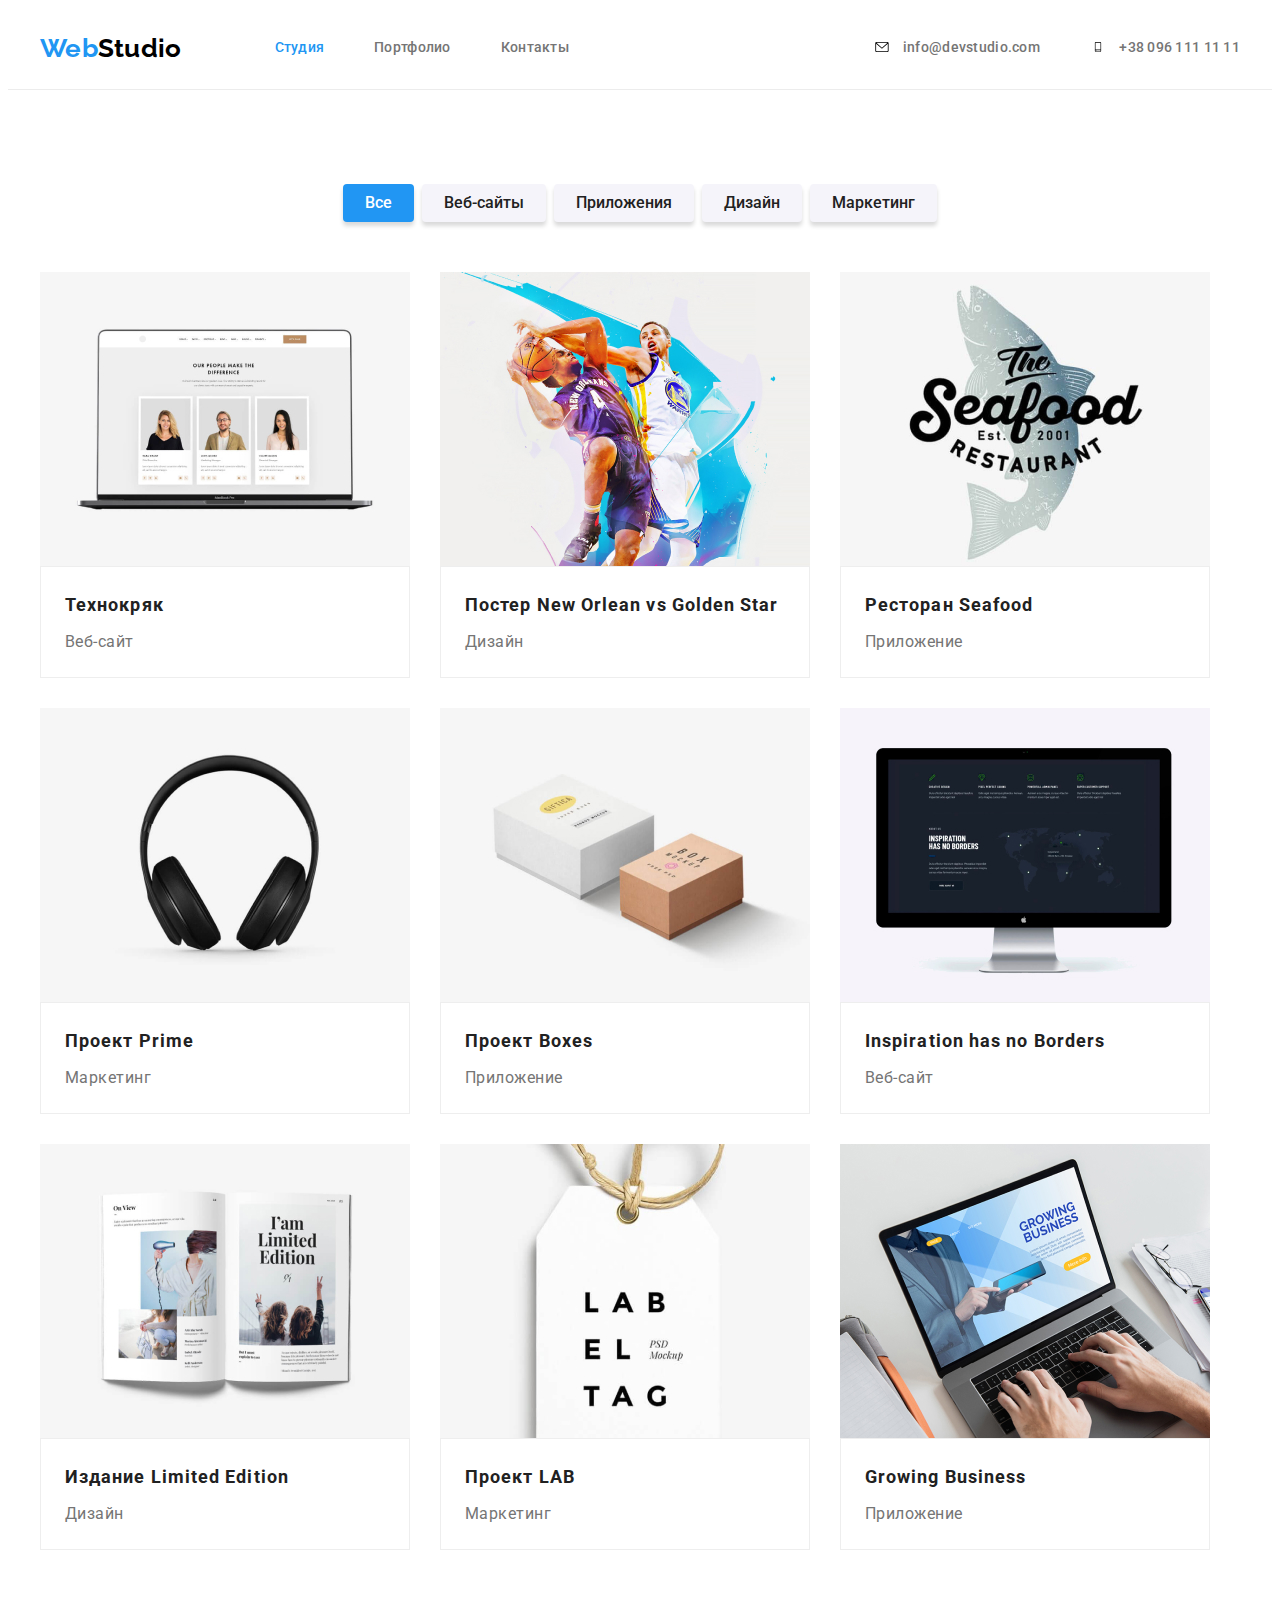
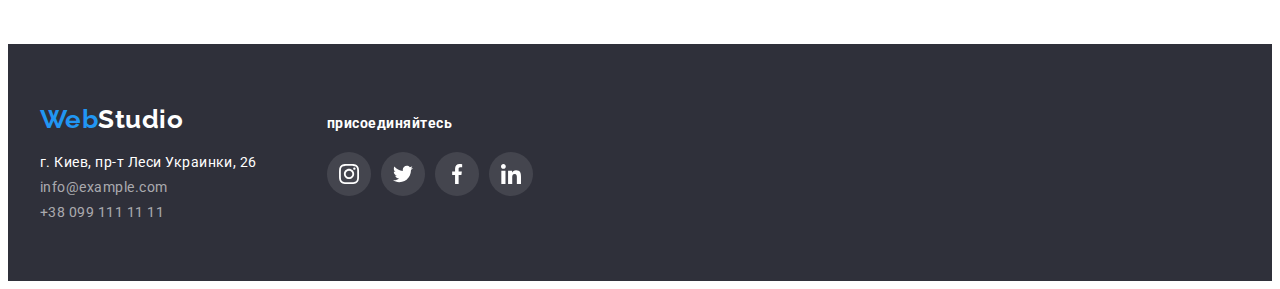
==== portfolio.html @ 7217f813 "Initial commit" ====
<!DOCTYPE html>
<html lang="en">
  <head>
    <meta charset="UTF-8" />
    <meta http-equiv="X-UA-Compatible" content="IE=edge" />
    <meta name="viewport" content="width=device-width, initial-scale=1.0" />
    <title>Document</title>
    <!-- Normalize start -->
    <link
      rel="stylesheet"
      href="https://cdnjs.cloudflare.com/ajax/libs/modern-normalize/1.1.0/modern-normalize.min.css"
      integrity="sha512-wpPYUAdjBVSE4KJnH1VR1HeZfpl1ub8YT/NKx4PuQ5NmX2tKuGu6U/JRp5y+Y8XG2tV+wKQpNHVUX03MfMFn9Q=="
      crossorigin="anonymous"
      referrerpolicy="no-referrer"
    />
    <!-- Normalize end -->
    <link rel="preconnect" href="https://fonts.googleapis.com" />
    <link rel="preconnect" href="https://fonts.gstatic.com" crossorigin />
    <link
      href="https://fonts.googleapis.com/css2?family=Raleway:wght@700&family=Roboto:wght@400;500;700;900&display=swap"
      rel="stylesheet"
    />
    <link rel="stylesheet" href="./css/styles.css" />
  </head>
  <body>
    <header class="site-nav">
      <div class="container">
        <nav class="header-nav">
          <a href="/" class="logo logo-up">Web<span class="logo-header">Studio</span></a>
          <ul class="link list header-list">
            <li><a href="index.html" class="link accent site">Студия</a></li>
            <li><a href="portfolio.html" class="link site">Портфолио</a></li>
            <li><a href="" class="link site">Контакты</a></li>
          </ul>
        </nav>

        <!-- Контакты -->
        <ul class="list header-list">
          <li class="link">
            <a href="mailto:info@devstudio.com" class="link mail">
              <svg class="mail-icon">
                <use href="./symbol-defs.svg#icon-mail"></use>
              </svg>
              info@devstudio.com</a
            >
          </li>
          <li class="link">
            <a href="tel:+380961111111" class="link contacts smartphone">
              <svg class="mail-icon">
                <use href="./symbol-defs.svg#icon-smartphone"></use>
              </svg>
              +38 096 111 11 11</a
            >
          </li>
        </ul>
      </div>
    </header>
    <main>
      <!-- Ссылки на проекты -->
      <section class="section-portfolio">
        <div class="container btn-portfolio">
          <ul class="list list-btn">
            <li><button class="button style btn-list" type="button">Все</button></li>
            <li><button class="button current btn-list" type="button">Веб-сайты</button></li>
            <li><button class="button current btn-list" type="button">Приложения</button></li>
            <li><button class="button current btn-list" type="button">Дизайн</button></li>
            <li><button class="button current btn-list" type="button">Маркетинг</button></li>
          </ul>

          <ul class="list list-oll">
            <li class="portfolio-picture">
              <a class="portfolio-item" href="">
                <img src="./images/project/web.jpg" alt="Ноутбук" width="370" />
                <div class="portfolio-link">
                  <h2 class="caption">Технокряк</h2>
                  <p class="text-site">Веб-сайт</p>
                </div>
              </a>
            </li>

            <li class="portfolio-picture">
              <a class="portfolio-item" href="">
                <img src="./images/project/basket.jpg" alt="Постер" width="370" />
                <div class="portfolio-link">
                  <h2 class="caption">Постер New Orlean vs Golden Star</h2>
                  <p class="text-site">Дизайн</p>
                </div>
              </a>
            </li>

            <li class="portfolio-picture">
              <a class="portfolio-item" href="">
                <img src="./images/project/seafood.jpg" alt="Рыбный ресторан" width="370" />
                <div class="portfolio-link">
                  <h2 class="caption">Ресторан Seafood</h2>
                  <p class="text-site">Приложение</p>
                </div>
              </a>
            </li>

            <li class="portfolio-picture">
              <a class="portfolio-item" href="">
                <img src="./images/project/prime.jpg" alt="Наушники" width="370" />
                <div class="portfolio-link">
                  <h2 class="caption">Проект Prime</h2>
                  <p class="text-site">Маркетинг</p>
                </div>
              </a>
            </li>

            <li class="portfolio-picture">
              <a class="portfolio-item" href="">
                <img src="./images/project/boxes.jpg" alt="Две коробки" width="370" />
                <div class="portfolio-link">
                  <h2 class="caption">Проект Boxes</h2>
                  <p class="text-site">Приложение</p>
                </div>
              </a>
            </li>

            <li class="portfolio-picture">
              <a class="portfolio-item" href="">
                <img src="./images/project/inspiration.jpg" alt="Монитор" width="370" />
                <div class="portfolio-link">
                  <h2 class="caption">Inspiration has no Borders</h2>
                  <p class="text-site">Веб-сайт</p>
                </div>
              </a>
            </li>

            <li class="portfolio-picture">
              <a class="portfolio-item" href="">
                <img src="./images/project/publishing.jpg" alt="Журнал" width="370" />
                <div class="portfolio-link">
                  <h2 class="caption">Издание Limited Edition</h2>
                  <p class="text-site">Дизайн</p>
                </div>
              </a>
            </li>

            <li class="portfolio-picture">
              <a class="portfolio-item" href="">
                <img src="./images/project/lab.jpg" alt="Бирка" width="370" />
                <div class="portfolio-link">
                  <h2 class="caption">Проект LAB</h2>
                  <p class="text-site">Маркетинг</p>
                </div>
              </a>
            </li>

            <li class="portfolio-picture">
              <a class="portfolio-item" href="">
                <img src="./images/project/business.jpg" alt="Работа на ноутбуке" width="370" />
                <div class="portfolio-link">
                  <h2 class="caption">Growing Business</h2>
                  <p class="text-site">Приложение</p>
                </div>
              </a>
            </li>
          </ul>
        </div>
      </section>
    </main>
    <!-- Футер -->
    <footer class="footer footer-container">
      <div class="container footer-block">
        <div class="logo-block">
          <a href="/" class="logo logo-down">Web<span class="logo-footer">Studio</span></a>
          <address>
            <ul class="link list footer-adress">
              <li class="list-link-footer">
                <a
                  class="link maps"
                  href="https://goo.gl/maps/u2vo9p4JZABrSWgA6"
                  target="_blank"
                  rel="noreferrer noopener"
                  >г. Киев, пр-т Леси Украинки, 26</a
                >
              </li>

              <li class="list-link-footer">
                <a class="link footer-link" href="mailto:info@example.com">info@example.com</a>
              </li>

              <li class="list-link-footer">
                <a class="link footer-link" href="tel:+380991111111">+38 099 111 11 11</a>
              </li>
            </ul>
          </address>
        </div>
        <div class="logo-link">
          <h3 class="join-footer">присоединяйтесь</h3>
          <ul class="list footer-block footer-lisl">
            <li>
              <a class="link link-icon" href="">
                <svg class="footer-icon">
                  <use href="./symbol-defs.svg#icon-instagram"></use>
                </svg>
              </a>
            </li>

            <li>
              <a class="link link-icon" href="">
                <svg class="footer-icon">
                  <use href="./symbol-defs.svg#icon-twitter"></use>
                </svg>
              </a>
            </li>

            <li>
              <a class="link link-icon" href="">
                <svg class="footer-icon">
                  <use href="./symbol-defs.svg#icon-facebook"></use>
                </svg>
              </a>
            </li>
            <li>
              <a class="link link-icon" href="">
                <svg class="footer-icon">
                  <use href="./symbol-defs.svg#icon-linkedin"></use>
                </svg>
              </a>
            </li>
          </ul>
        </div>
      </div>
    </footer>
  </body>
</html>
---- css/styles.css ----
/* Основные цвета макета 
Основной - черный color: #212121; 
Вторичный - серый color: #757575; 
Акцент - синий color: #2196F3;  
Белый - #FFFFFF*/

:root {
  --primery-text-color: #212121;
  --title-text-color: #757575;
  --accent-color: #2196f3;
}

/* Основные шрифты */
body {
  color: var(--primery-text-color);
  font-family: 'Roboto', sans-serif;
  letter-spacing: 0.03em;
}

.container {
  width: 1200px;
  margin-left: auto;
  margin-right: auto;
  padding-left: 15px;
  padding-right: 15px;
}

/* reset styles */
h1,
h2,
h3,
p,
img {
  margin: 0;
}

img {
  display: block;
}

.list {
  list-style: none;
  padding: 0;
  margin: 0;
}

/* HEADER */

.site-nav {
  min-width: 1200px;
  margin-left: auto;
  margin-right: auto;
  background-color: #ffffff;
  font-weight: 500;
  font-size: 14px;
  line-height: 1.14;
  letter-spacing: 0.02em;
  border-bottom: 1px solid #ececec;
}

.site-nav .link .current {
  color: var(--accent-color);
}

.site-nav .container,
.header-nav,
.header-list {
  display: flex;
  align-items: center;
}

.header-list {
  gap: 50px;
}

.header-nav {
  margin-right: auto;
}

.logo-header {
  color: #000000;
  font-family: 'Raleway';
  font-weight: 700;
  font-size: 26px;
  line-height: 1.19;
  text-decoration: none;
}

.link {
  color: var(--title-text-color);
  text-decoration: none;
  font-size: 14px;
  line-height: 1.14;
  font-family: inherit;
}

.site,
.mail,
.contacts {
  padding-top: 32px;
  padding-bottom: 32px;
  display: block;
}

.mail-icon {
  width: 16px;
  height: 10px;
  margin-right: 10px;
  fill: inherit;
}

.mail:hover,
.mail:focus {
  fill: var(--accent-color);
  color: var(--accent-color);
}

.smartphone:hover,
.smartphone:focus {
  color: var(--accent-color);
  fill: var(--accent-color);
}

.site:hover,
.site:focus {
  color: var(--accent-color);
}

.accent {
  color: var(--accent-color);
}

.contacts {
  color: var(--title-text-color);
}

.logo {
  color: var(--accent-color);
  font-family: 'Raleway';
  font-weight: 700;
  font-size: 26px;
  line-height: 1.19;
  text-decoration: none;
}

.logo-up {
  padding-top: 25px;
  padding-bottom: 25px;
  margin-right: 93px;
}

/* Section main */

.section-main {
  max-width: 1600px;
  max-height: 600px;
  margin-left: auto;
  margin-right: auto;
  padding-top: 200px;
  padding-bottom: 200px;
  background-color: #c4c4c4;
  background-image: linear-gradient(to right, rgba(47, 48, 58, 0.4), rgba(47, 48, 58, 0.4)),
    url('../images/logo/img-bg.jpg');
  background-size: cover;
  background-repeat: no-repeat;
  background-position: center;
}

.section-headline {
  color: #ffffff;
  font-weight: 900;
  font-size: 44px;
  line-height: 1.36;
  margin-right: auto;
  margin-left: auto;
  margin-bottom: 30px;
  text-align: center;
  letter-spacing: 0.06em;
  text-transform: uppercase;
  width: 696px;
}

/* Button */
button:hover,
button:focus {
  background-color: #188ce8;
}

.button {
  background-color: #2196f3;
  color: #ffffff;
  font-family: inherit;
  font-weight: 700;
  font-size: 16px;
  line-height: 1.88;
  text-decoration: none;
  box-shadow: 0px 4px 4px rgba(0, 0, 0, 0.15);
  border-radius: 4px;
}

.button-by {
  display: block;
  margin: 0 auto;
  padding: 10px 32px;
}

/* Section desc*/
.desc-contain {
  width: 70px;
  height: 70px;
}

.section-desc {
  padding-top: 94px;
  padding-bottom: 94px;
  margin-left: auto;
  margin-right: auto;
}

.content-desk {
  display: flex;
  gap: 30px;
}

.list-info {
  width: 270px;
}

.desk-icon {
  display: flex;
  align-items: center;
  justify-content: center;
  background-color: #f5f4fa;
  border-radius: 4px;
  height: 120px;
}

.title-desc {
  font-weight: 700;
  font-size: 14px;
  line-height: 1.14;
  text-transform: uppercase;
  margin-top: 20px;
  margin-bottom: 10px;
}

.text-desc {
  color: var(--title-text-color);
  font-size: 14px;
  line-height: 1.71;
}

/* Section subject*/

.section-subject {
  padding-bottom: 94px;
}

.subject > .container {
  margin-bottom: 50px;
}

.subject {
  font-weight: 700;
  font-size: 36px;
  line-height: 1.17;
  text-align: center;
  margin-bottom: 50px;
}

.subject-list {
  display: flex;
}

.subject-picture {
  margin-right: 30px;
}

/* Section User */

.link-icon {
  background: rgba(255, 255, 255, 0.1);
  display: flex;
  text-decoration: none;
  text-align: center;
  justify-content: center;
  align-items: center;
  border-radius: 50%;
  width: 44px;
  height: 44px;
}

.link-icon:hover,
.link-icon:focus {
  fill: #ffffff;
  background-color: var(--accent-color);
}

.user-icon {
  width: 20px;
  height: 20px;
  fill: #afb1b8;
}

.link-icon:hover .user-icon,
.link-icon:focus .user-icon {
  fill: #ffffff;
}

.section-user {
  background: #f5f4fa;
  padding-bottom: 94px;
  padding-top: 94px;
}

.user-container {
  display: flex;
}

.user-link {
  padding-left: 0;
  justify-content: center;
  gap: 10px;
}

.user-picture {
  margin-right: 30px;
  background: #ffffff;
  box-shadow: 0px 1px 3px rgba(0, 0, 0, 0.12), 0px 1px 1px rgba(0, 0, 0, 0.14),
    0px 2px 1px rgba(0, 0, 0, 0.2);
  border-radius: 0px 0px 4px 4px;
}

.user-picture:last-child {
  margin-right: 0;
}

.user-name {
  padding-top: 30px;
  padding-bottom: 30px;
  text-align: center;
}

.title-user {
  font-weight: 500;
  font-size: 16px;
  line-height: 1.19;
  text-align: center;
  margin-bottom: 10px;
}

.text-user {
  color: var(--title-text-color);
  line-height: 1.19;
  text-align: center;
  margin-bottom: 16px;
}

/* CLIENTS */

.section-clients {
  padding-top: 94px;
  padding-bottom: 94px;
}

.clients {
  display: flex;
  justify-content: center;
  gap: 30px;
}

.client-box {
  width: 170px;
  height: 92px;
  border: 1px solid #afb1b8;
  border-radius: 4px;
  display: flex;
  align-items: center;
  justify-content: center;
}

.client-box:focus,
.client-box:hover {
  fill: var(--accent-color);
  border-color: var(--accent-color);
}

.client-box:focus .client-icon,
.client-box:hover .client-icon {
  fill: var(--accent-color);
  border: var(--accent-color);
}

.client-icon {
  width: 170px;
  height: 92px;
  fill: #afb1b8;
}

.client-icon:hover,
.client-icon:focus {
  fill: var(--accent-color);
  border-color: var(--accent-color);
}

.client-boxc:focus {
  border: var(--accent-color);
}

/* Footer */

.footer {
  max-width: 1600px;
  margin-right: auto;
  margin-left: auto;
  background-color: #2f303a;
  color: rgba(255, 255, 255, 0.6);
}

.footer-container {
  padding-top: 60px;
  padding-bottom: 60px;
}

.footer-adress {
  gap: 9px;
}

.logo-down {
  display: block;
  margin-bottom: 20px;
}

.logo-footer {
  color: #ffffff;
}

address {
  font-style: normal;
}

.maps {
  color: #ffffff;
}

.maps:hover,
.maps:focus {
  color: var(--accent-color);
}

.footer-icon {
  width: 20px;
  height: 20px;
  fill: #ffffff;
}

.icon-style {
  background: rgba(255, 255, 255, 0.1);
}

.footer-block {
  display: flex;
  align-items: baseline;
}

.logo-block {
  margin-right: 70px;
}

.footer-lisl {
  gap: 10px;
}

.join-footer {
  color: #ffffff;
  margin-bottom: 20px;
  font-size: 14px;
  line-height: 1.14;
}

.list-link-footer {
  margin-bottom: 9px;
}

.list-link-footer:last-child {
  margin-bottom: 0;
}

.footer-link {
  color: rgba(255, 255, 255, 0.6);
}

.footer-link:hover,
.footer-link:focus {
  color: var(--accent-color);
}

/* PORTFOLIO */

.section-portfolio {
  padding-top: 94px;
  padding-bottom: 94px;
  background: #ffffff;
}

.portfolio-item {
  display: block;
  text-decoration: none;
}

.portfolio-item:hover,
.portfolio-item:focus {
  box-shadow: 0px 1px 3px rgba(0, 0, 0, 0.12), 0px 1px 1px rgba(0, 0, 0, 0.14),
    0px 2px 1px rgba(0, 0, 0, 0.2);
}
/* BUTTON */

.btn-list {
  border: none;
  margin-right: 8px;
}

.btn-list:last-child {
  margin-right: 0;
}

.button,
.style {
  color: #ffffff;
  background-color: var(--accent-color);
  font-weight: 500;
  font-size: 16px;
  line-height: 1.62;
  padding: 6px 22px;
}

.btn-list:hover,
.btn-list:focus {
  color: #ffffff;
  background-color: var(--accent-color);
}

.current {
  color: var(--primery-text-color);
  background-color: #f5f4fa;
  font-weight: 500;
  font-size: 16px;
  line-height: 1.62;
}

/* LIST */

.list-oll {
  display: flex;
  flex-wrap: wrap;
  margin-left: -30px;
  margin-top: -30px;
}

.list-btn {
  display: flex;
  gap: 8px;
  margin-bottom: 50px;
  justify-content: center;
}

.portfolio-picture {
  display: block;
  flex-basis: calc(100% / 3 -30px);
  margin-left: 30px;
  margin-top: 30px;
}

.portfolio-picture:hover,
.portfolio-picture:focus {
  box-shadow: 0px 1px 1px rgba(0, 0, 0, 0.12), 0px 4px 4px rgba(0, 0, 0, 0.06),
    1px 4px 6px rgba(0, 0, 0, 0.16);
}

.caption {
  color: var(--primery-text-color);
  font-weight: 700;
  font-size: 18px;
  line-height: 2;
  letter-spacing: 0.06em;
  margin-bottom: 4px;
}

.text-site {
  color: var(--title-text-color);
  line-height: 1.88;
  letter-spacing: 0.03em;
}

.portfolio-link {
  padding: 20px 24px;
  background: #ffffff;
  border: 1px solid #eeeeee;
}
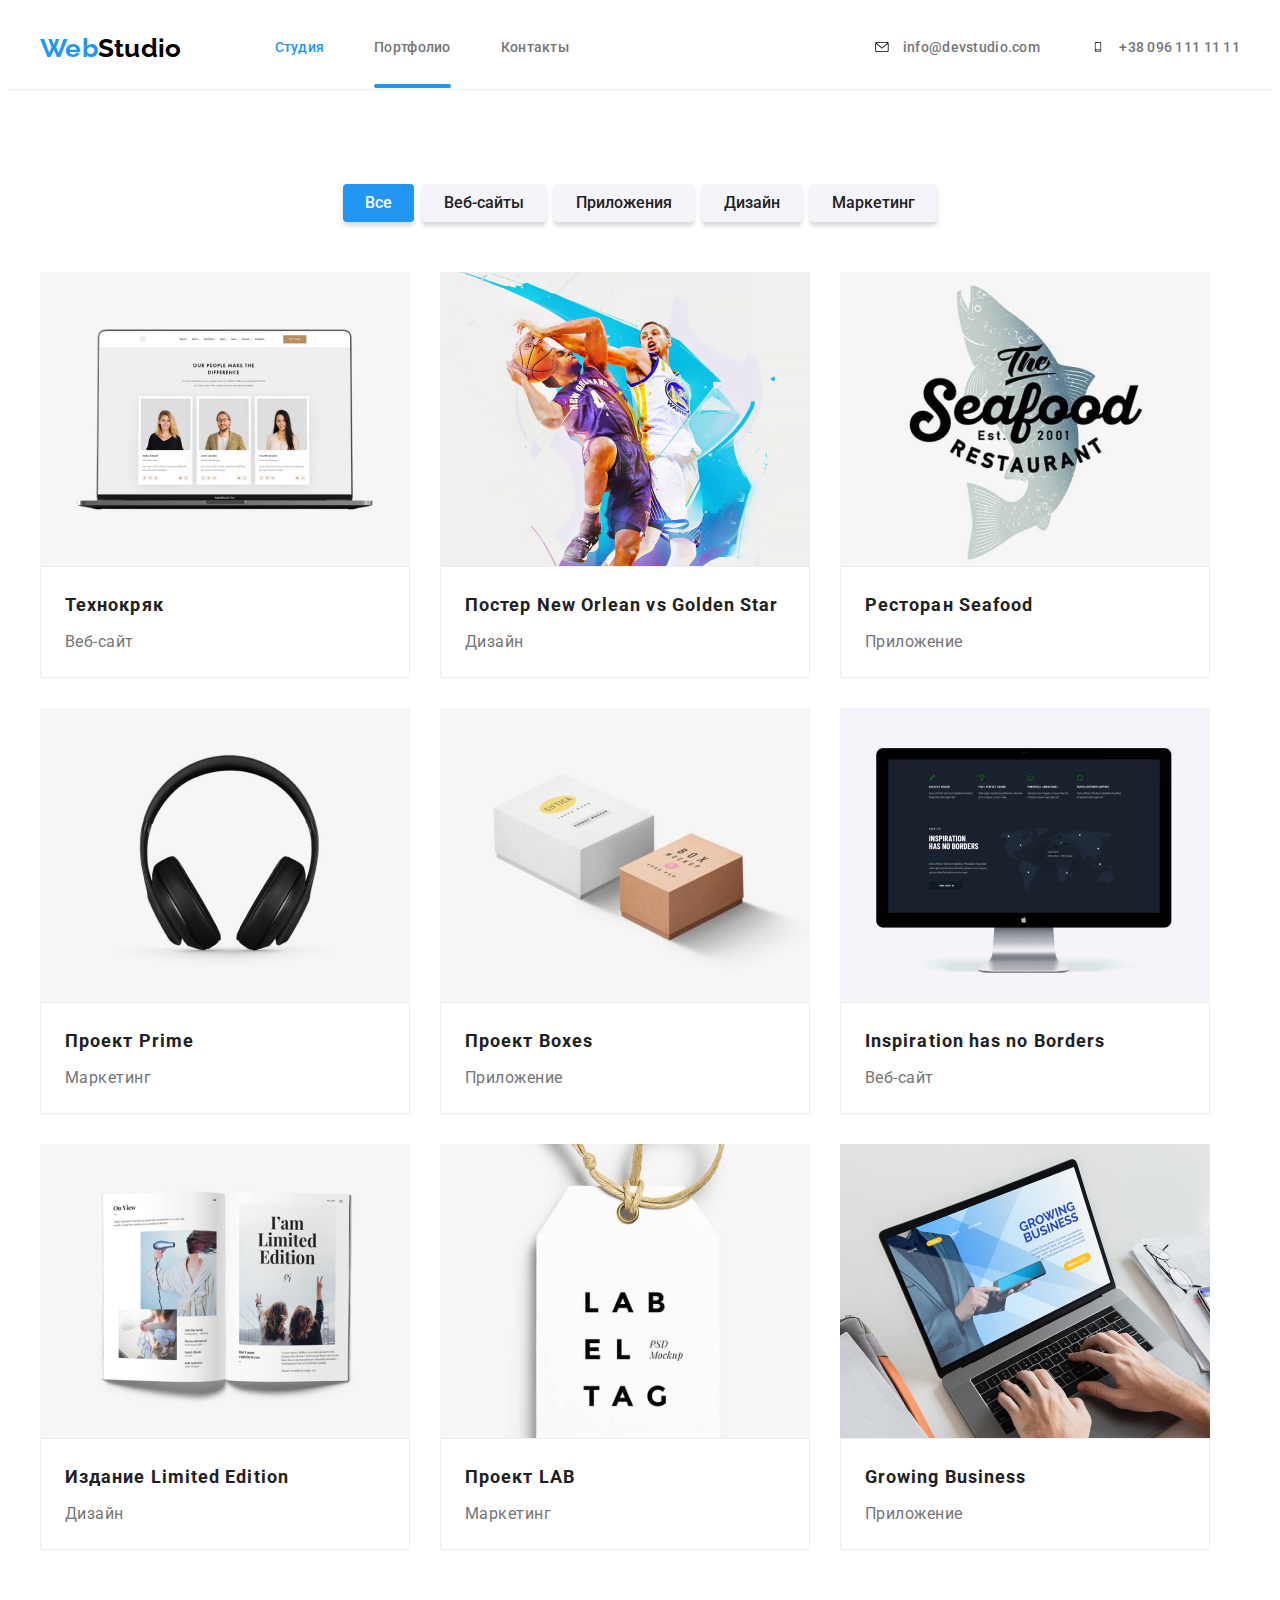
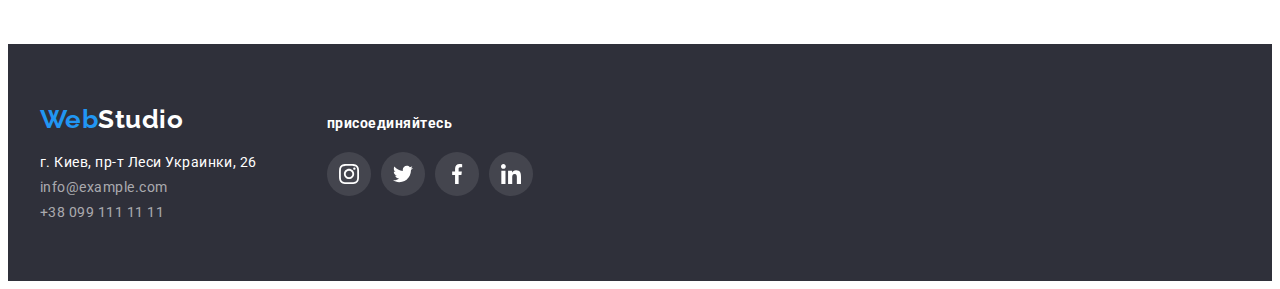
==== commit 265a276b: "Commit-hw-05-01" ====
--- a/portfolio.html
+++ b/portfolio.html
@@ -29,7 +29,9 @@
           <a href="/" class="logo logo-up">Web<span class="logo-header">Studio</span></a>
           <ul class="link list header-list">
             <li><a href="index.html" class="link accent site">Студия</a></li>
-            <li><a href="portfolio.html" class="link site">Портфолио</a></li>
+            <li class="underline">
+              <a href="portfolio.html" class="link site studio-underline">Портфолио</a>
+            </li>
             <li><a href="" class="link site">Контакты</a></li>
           </ul>
         </nav>
--- a/css/styles.css
+++ b/css/styles.css
@@ -102,6 +102,21 @@
   display: block;
 }
 
+.underline {
+  position: relative;
+}
+
+.studio-underline::after {
+  position: absolute;
+  content: '';
+  width: 100%;
+  height: 4px;
+  border-radius: 2px;
+  background-color: var(--accent-color);
+  left: 0;
+  bottom: 0;
+}
+
 .mail-icon {
   width: 16px;
   height: 10px;
@@ -147,6 +162,44 @@
   padding-top: 25px;
   padding-bottom: 25px;
   margin-right: 93px;
+}
+
+.backdrop {
+  position: fixed;
+  top: 0;
+  left: 0;
+  width: 100%;
+  height: 100%;
+  background-color: rgba(0, 0, 0, 0.2);
+}
+
+.backdrop.is-hidden {
+  opacity: 0;
+  pointer-events: none;
+}
+
+.modal {
+  position: absolute;
+  top: 50%;
+  left: 50%;
+  transform: translate(-50%, -50%);
+
+  width: 528px;
+  height: 581px;
+  background-color: #fff;
+}
+
+.close-btn {
+  position: absolute;
+  top: 8px;
+  right: 8px;
+  width: 30px;
+  height: 30px;
+}
+
+.close-btn:hover,
+.close-btn:focus {
+  fill: var(--accent-color);
 }
 
 /* Section main */
@@ -270,10 +323,27 @@
 
 .subject-list {
   display: flex;
+  gap: 30px;
 }
 
 .subject-picture {
-  margin-right: 30px;
+  position: relative;
+}
+
+.subject-caption {
+  height: 70px;
+  width: 100%;
+  color: rgba(255, 255, 255, 1);
+  background-color: rgba(47, 48, 58, 0.8);
+}
+
+.subject-picture > .subject-caption {
+  position: absolute;
+  bottom: 0;
+  right: 0;
+  text-align: center;
+  padding-top: 27px;
+  padding-bottom: 27px;
 }
 
 /* Section User */
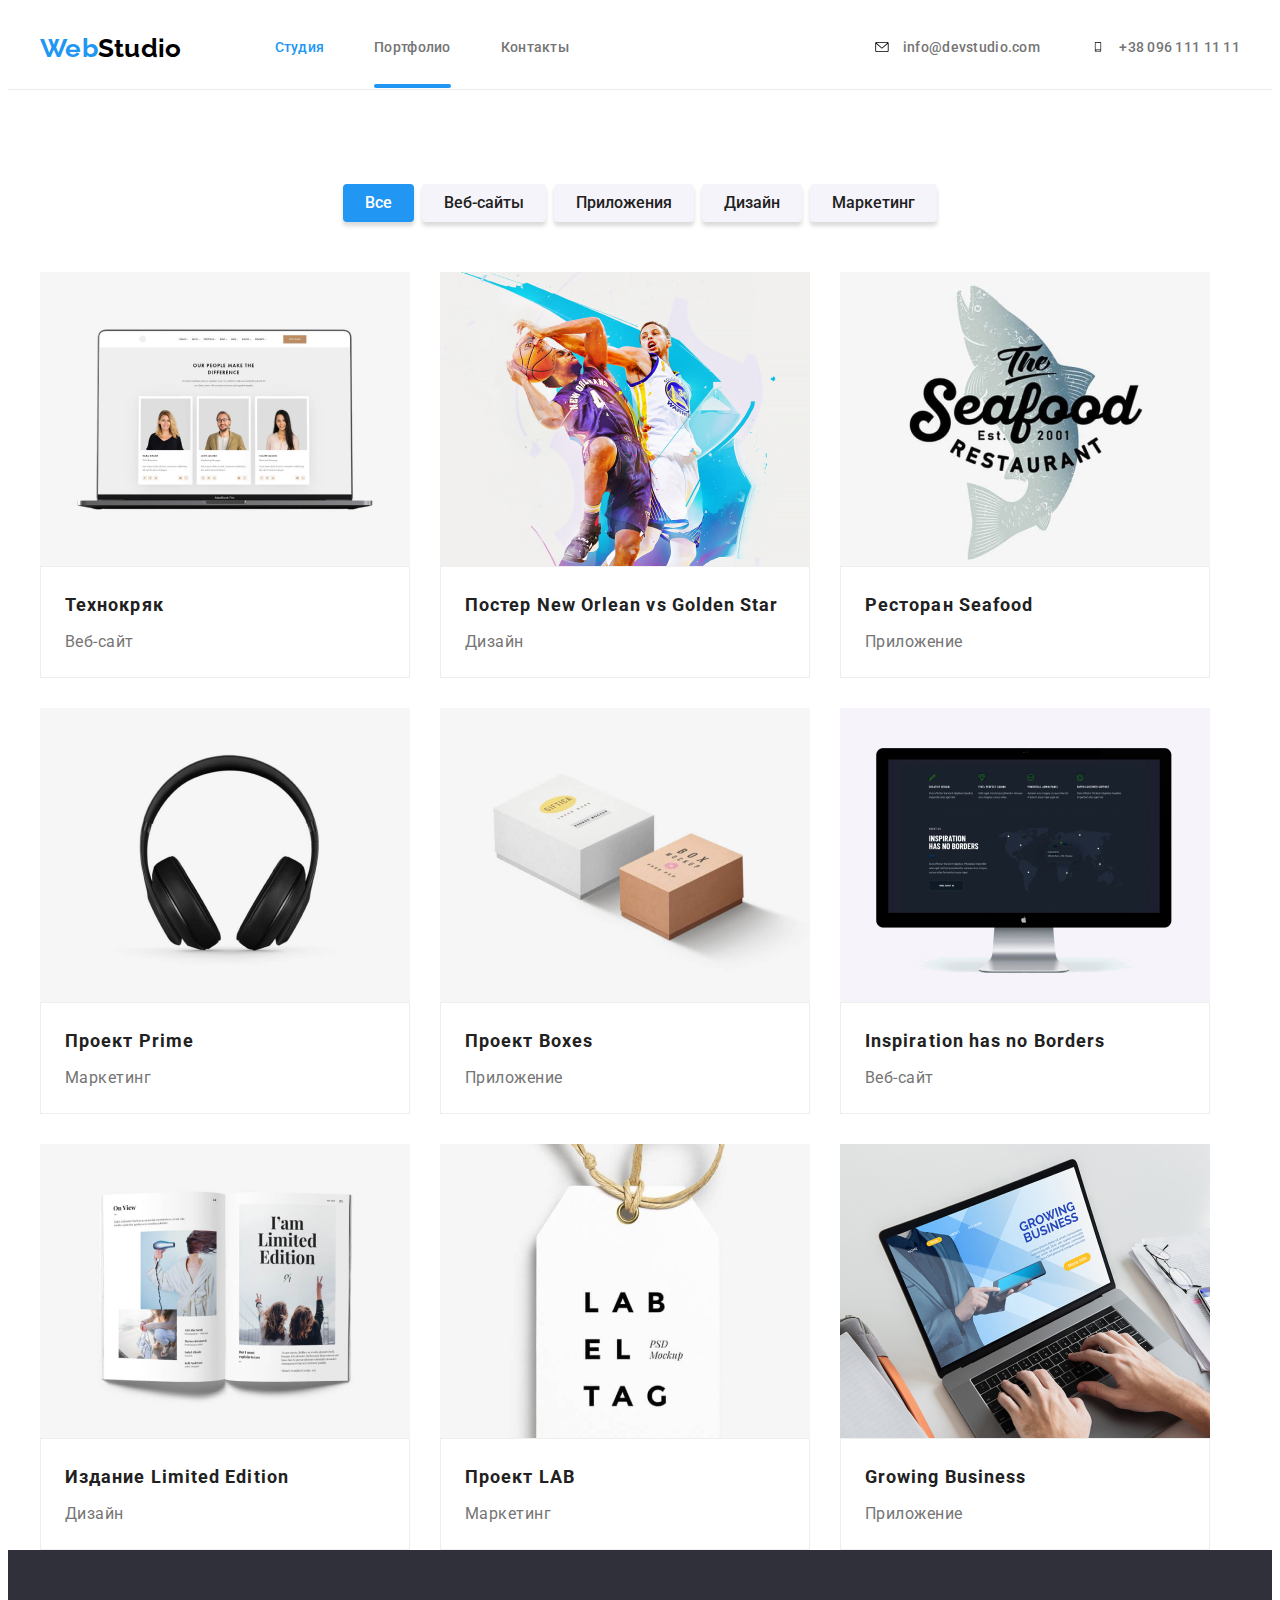
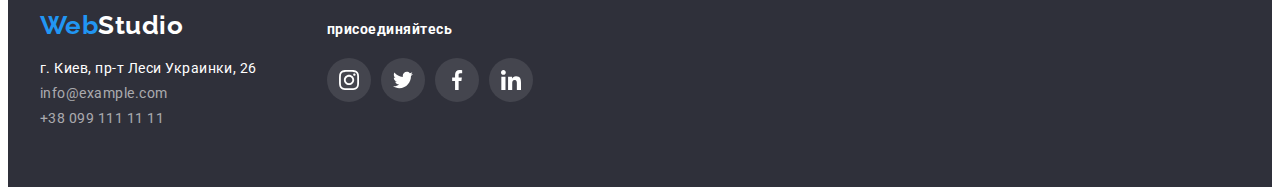
==== commit 2e063f72: "HW-05" ====
--- a/portfolio.html
+++ b/portfolio.html
@@ -71,8 +71,15 @@
 
           <ul class="list list-oll">
             <li class="portfolio-picture">
-              <a class="portfolio-item" href="">
-                <img src="./images/project/web.jpg" alt="Ноутбук" width="370" />
+              <div>
+                <a class="portfolio-item" href="">
+                  <img  src="./images/project/web.jpg" alt="Ноутбук" width="370"/>
+                  <div class="portfolio-thumb">
+                    <p>
+                      Ресурс пропонує комплексні пропозиції з різним рівнем функціоналу та сервісів. Все це дозволить відвідувачу отримати вичерпні відомості про компанію чи приватну особу.
+                    </p>
+                  </div>
+              </div>
                 <div class="portfolio-link">
                   <h2 class="caption">Технокряк</h2>
                   <p class="text-site">Веб-сайт</p>
@@ -81,8 +88,15 @@
             </li>
 
             <li class="portfolio-picture">
-              <a class="portfolio-item" href="">
-                <img src="./images/project/basket.jpg" alt="Постер" width="370" />
+              <div>
+                <a class="portfolio-item" href="">
+                  <img  src="./images/project/basket.jpg" alt="Ноутбук" width="370"/>
+                  <div class="portfolio-thumb">
+                    <p>
+                      Ресурс пропонує комплексні пропозиції з різним рівнем функціоналу та сервісів. Все це дозволить відвідувачу отримати вичерпні відомості про компанію чи приватну особу.
+                    </p>
+                  </div>
+              </div>
                 <div class="portfolio-link">
                   <h2 class="caption">Постер New Orlean vs Golden Star</h2>
                   <p class="text-site">Дизайн</p>
@@ -91,8 +105,15 @@
             </li>
 
             <li class="portfolio-picture">
-              <a class="portfolio-item" href="">
-                <img src="./images/project/seafood.jpg" alt="Рыбный ресторан" width="370" />
+              <div>
+                <a class="portfolio-item" href="">
+                  <img  src="./images/project/seafood.jpg" alt="Ноутбук" width="370"/>
+                  <div class="portfolio-thumb">
+                    <p>
+                      Ресурс пропонує комплексні пропозиції з різним рівнем функціоналу та сервісів. Все це дозволить відвідувачу отримати вичерпні відомості про компанію чи приватну особу.
+                    </p>
+                  </div>
+              </div>
                 <div class="portfolio-link">
                   <h2 class="caption">Ресторан Seafood</h2>
                   <p class="text-site">Приложение</p>
@@ -101,8 +122,15 @@
             </li>
 
             <li class="portfolio-picture">
-              <a class="portfolio-item" href="">
-                <img src="./images/project/prime.jpg" alt="Наушники" width="370" />
+              <div>
+                <a class="portfolio-item" href="">
+                  <img  src="./images/project/prime.jpg" alt="Ноутбук" width="370"/>
+                  <div class="portfolio-thumb">
+                    <p>
+                      Ресурс пропонує комплексні пропозиції з різним рівнем функціоналу та сервісів. Все це дозволить відвідувачу отримати вичерпні відомості про компанію чи приватну особу.
+                    </p>
+                  </div>
+              </div>
                 <div class="portfolio-link">
                   <h2 class="caption">Проект Prime</h2>
                   <p class="text-site">Маркетинг</p>
@@ -111,8 +139,15 @@
             </li>
 
             <li class="portfolio-picture">
-              <a class="portfolio-item" href="">
-                <img src="./images/project/boxes.jpg" alt="Две коробки" width="370" />
+              <div>
+                <a class="portfolio-item" href="">
+                  <img  src="./images/project/boxes.jpg" alt="Ноутбук" width="370"/>
+                  <div class="portfolio-thumb">
+                    <p>
+                      Ресурс пропонує комплексні пропозиції з різним рівнем функціоналу та сервісів. Все це дозволить відвідувачу отримати вичерпні відомості про компанію чи приватну особу.
+                    </p>
+                  </div>
+              </div>
                 <div class="portfolio-link">
                   <h2 class="caption">Проект Boxes</h2>
                   <p class="text-site">Приложение</p>
@@ -121,8 +156,15 @@
             </li>
 
             <li class="portfolio-picture">
-              <a class="portfolio-item" href="">
-                <img src="./images/project/inspiration.jpg" alt="Монитор" width="370" />
+              <div>
+                <a class="portfolio-item" href="">
+                  <img  src="./images/project/inspiration.jpg" alt="Ноутбук" width="370"/>
+                  <div class="portfolio-thumb">
+                    <p>
+                      Ресурс пропонує комплексні пропозиції з різним рівнем функціоналу та сервісів. Все це дозволить відвідувачу отримати вичерпні відомості про компанію чи приватну особу.
+                    </p>
+                  </div>
+              </div>
                 <div class="portfolio-link">
                   <h2 class="caption">Inspiration has no Borders</h2>
                   <p class="text-site">Веб-сайт</p>
@@ -131,8 +173,15 @@
             </li>
 
             <li class="portfolio-picture">
-              <a class="portfolio-item" href="">
-                <img src="./images/project/publishing.jpg" alt="Журнал" width="370" />
+              <div>
+                <a class="portfolio-item" href="">
+                  <img  src="./images/project/publishing.jpg" alt="Ноутбук" width="370"/>
+                  <div class="portfolio-thumb">
+                    <p>
+                      Ресурс пропонує комплексні пропозиції з різним рівнем функціоналу та сервісів. Все це дозволить відвідувачу отримати вичерпні відомості про компанію чи приватну особу.
+                    </p>
+                  </div>
+              </div>
                 <div class="portfolio-link">
                   <h2 class="caption">Издание Limited Edition</h2>
                   <p class="text-site">Дизайн</p>
@@ -141,8 +190,15 @@
             </li>
 
             <li class="portfolio-picture">
-              <a class="portfolio-item" href="">
-                <img src="./images/project/lab.jpg" alt="Бирка" width="370" />
+              <div>
+                <a class="portfolio-item" href="">
+                  <img  src="./images/project/lab.jpg" alt="Ноутбук" width="370"/>
+                  <div class="portfolio-thumb">
+                    <p>
+                      Ресурс пропонує комплексні пропозиції з різним рівнем функціоналу та сервісів. Все це дозволить відвідувачу отримати вичерпні відомості про компанію чи приватну особу.
+                    </p>
+                  </div>
+              </div>
                 <div class="portfolio-link">
                   <h2 class="caption">Проект LAB</h2>
                   <p class="text-site">Маркетинг</p>
@@ -151,8 +207,15 @@
             </li>
 
             <li class="portfolio-picture">
-              <a class="portfolio-item" href="">
-                <img src="./images/project/business.jpg" alt="Работа на ноутбуке" width="370" />
+              <div>
+                <a class="portfolio-item" href="">
+                  <img  src="./images/project/business.jpg" alt="Ноутбук" width="370"/>
+                  <div class="portfolio-thumb">
+                    <p>
+                      Ресурс пропонує комплексні пропозиції з різним рівнем функціоналу та сервісів. Все це дозволить відвідувачу отримати вичерпні відомості про компанію чи приватну особу.
+                    </p>
+                  </div>
+              </div>
                 <div class="portfolio-link">
                   <h2 class="caption">Growing Business</h2>
                   <p class="text-site">Приложение</p>
--- a/css/styles.css
+++ b/css/styles.css
@@ -96,10 +96,13 @@
 
 .site,
 .mail,
-.contacts {
+.contacts,
+.smartphone {
   padding-top: 32px;
   padding-bottom: 32px;
   display: block;
+
+  transition: color 250ms cubic-bezier(0.4, 0, 0.2, 1), fill 250ms cubic-bezier(0.4, 0, 0.2, 1);
 }
 
 .underline {
@@ -249,6 +252,8 @@
   text-decoration: none;
   box-shadow: 0px 4px 4px rgba(0, 0, 0, 0.15);
   border-radius: 4px;
+
+  transition: background-color 250ms cubic-bezier(0.4, 0, 0.2, 1);
 }
 
 .button-by {
@@ -358,6 +363,9 @@
   border-radius: 50%;
   width: 44px;
   height: 44px;
+
+  transition: background-color 250ms cubic-bezier(0.4, 0, 0.2, 1),
+    fill 250ms cubic-bezier(0.4, 0, 0.2, 1);
 }
 
 .link-icon:hover,
@@ -447,6 +455,9 @@
   display: flex;
   align-items: center;
   justify-content: center;
+
+  transition: border-color 250ms cubic-bezier(0.4, 0, 0.2, 1),
+    fill 250ms cubic-bezier(0.4, 0, 0.2, 1);
 }
 
 .client-box:focus,
@@ -511,6 +522,8 @@
 
 .maps {
   color: #ffffff;
+
+  transition: color 250ms cubic-bezier(0.4, 0, 0.2, 1);
 }
 
 .maps:hover,
@@ -558,6 +571,8 @@
 
 .footer-link {
   color: rgba(255, 255, 255, 0.6);
+
+  transition: color 250ms cubic-bezier(0.4, 0, 0.2, 1);
 }
 
 .footer-link:hover,
@@ -567,16 +582,11 @@
 
 /* PORTFOLIO */
 
+
 .section-portfolio {
-  padding-top: 94px;
-  padding-bottom: 94px;
   background: #ffffff;
 }
 
-.portfolio-item {
-  display: block;
-  text-decoration: none;
-}
 
 .portfolio-item:hover,
 .portfolio-item:focus {
@@ -588,6 +598,15 @@
 .btn-list {
   border: none;
   margin-right: 8px;
+
+  transition: color 250ms cubic-bezier(0.4, 0, 0.2, 1),
+    background-color 250ms cubic-bezier(0.4, 0, 0.2, 1);
+}
+
+.btn-list:hover,
+.btn-list:focus {
+  color: #ffffff;
+  background-color: var(--accent-color);
 }
 
 .btn-list:last-child {
@@ -604,12 +623,6 @@
   padding: 6px 22px;
 }
 
-.btn-list:hover,
-.btn-list:focus {
-  color: #ffffff;
-  background-color: var(--accent-color);
-}
-
 .current {
   color: var(--primery-text-color);
   background-color: #f5f4fa;
@@ -630,16 +643,55 @@
 .list-btn {
   display: flex;
   gap: 8px;
+  padding-top: 94px;
   margin-bottom: 50px;
   justify-content: center;
 }
 
 .portfolio-picture {
+  position: relative;
   display: block;
   flex-basis: calc(100% / 3 -30px);
   margin-left: 30px;
   margin-top: 30px;
-}
+  overflow: hidden;
+
+  transition: box-shadow 250ms cubic-bezier(0.4, 0, 0.2, 1);
+}
+
+.portfolio-item {
+  display: block;
+  text-decoration: none;
+  position: relative;
+  
+  transition: box-shadow 250ms cubic-bezier(0.4, 0, 0.2, 1);
+}
+
+
+.portfolio-thumb {
+  position: absolute;
+  display: block;
+  padding: 63px 24px;
+  top: 0;
+  width: 100%;
+  height: 294px;
+  color: #FFFFFF;
+  font-weight: 400;
+  font-size: 18px;
+  line-height: calc(28 / 18);
+  background-color: rgba(33, 150, 243, 0.9);
+  transform: translateY(100%);
+  opacity: 0;
+  transition: transform 250ms cubic-bezier(0.4, 0, 0.2, 1),
+  opacity 250ms cubic-bezier(0.4, 0, 0.2, 1);
+}
+
+.portfolio-item:hover .portfolio-thumb,
+.portfolio-item:focus .portfolio-thumb {
+  transform: translateY(0);
+  opacity: 1;
+}
+
 
 .portfolio-picture:hover,
 .portfolio-picture:focus {
@@ -667,3 +719,12 @@
   background: #ffffff;
   border: 1px solid #eeeeee;
 }
+
+
+
+
+
+
+
+
+
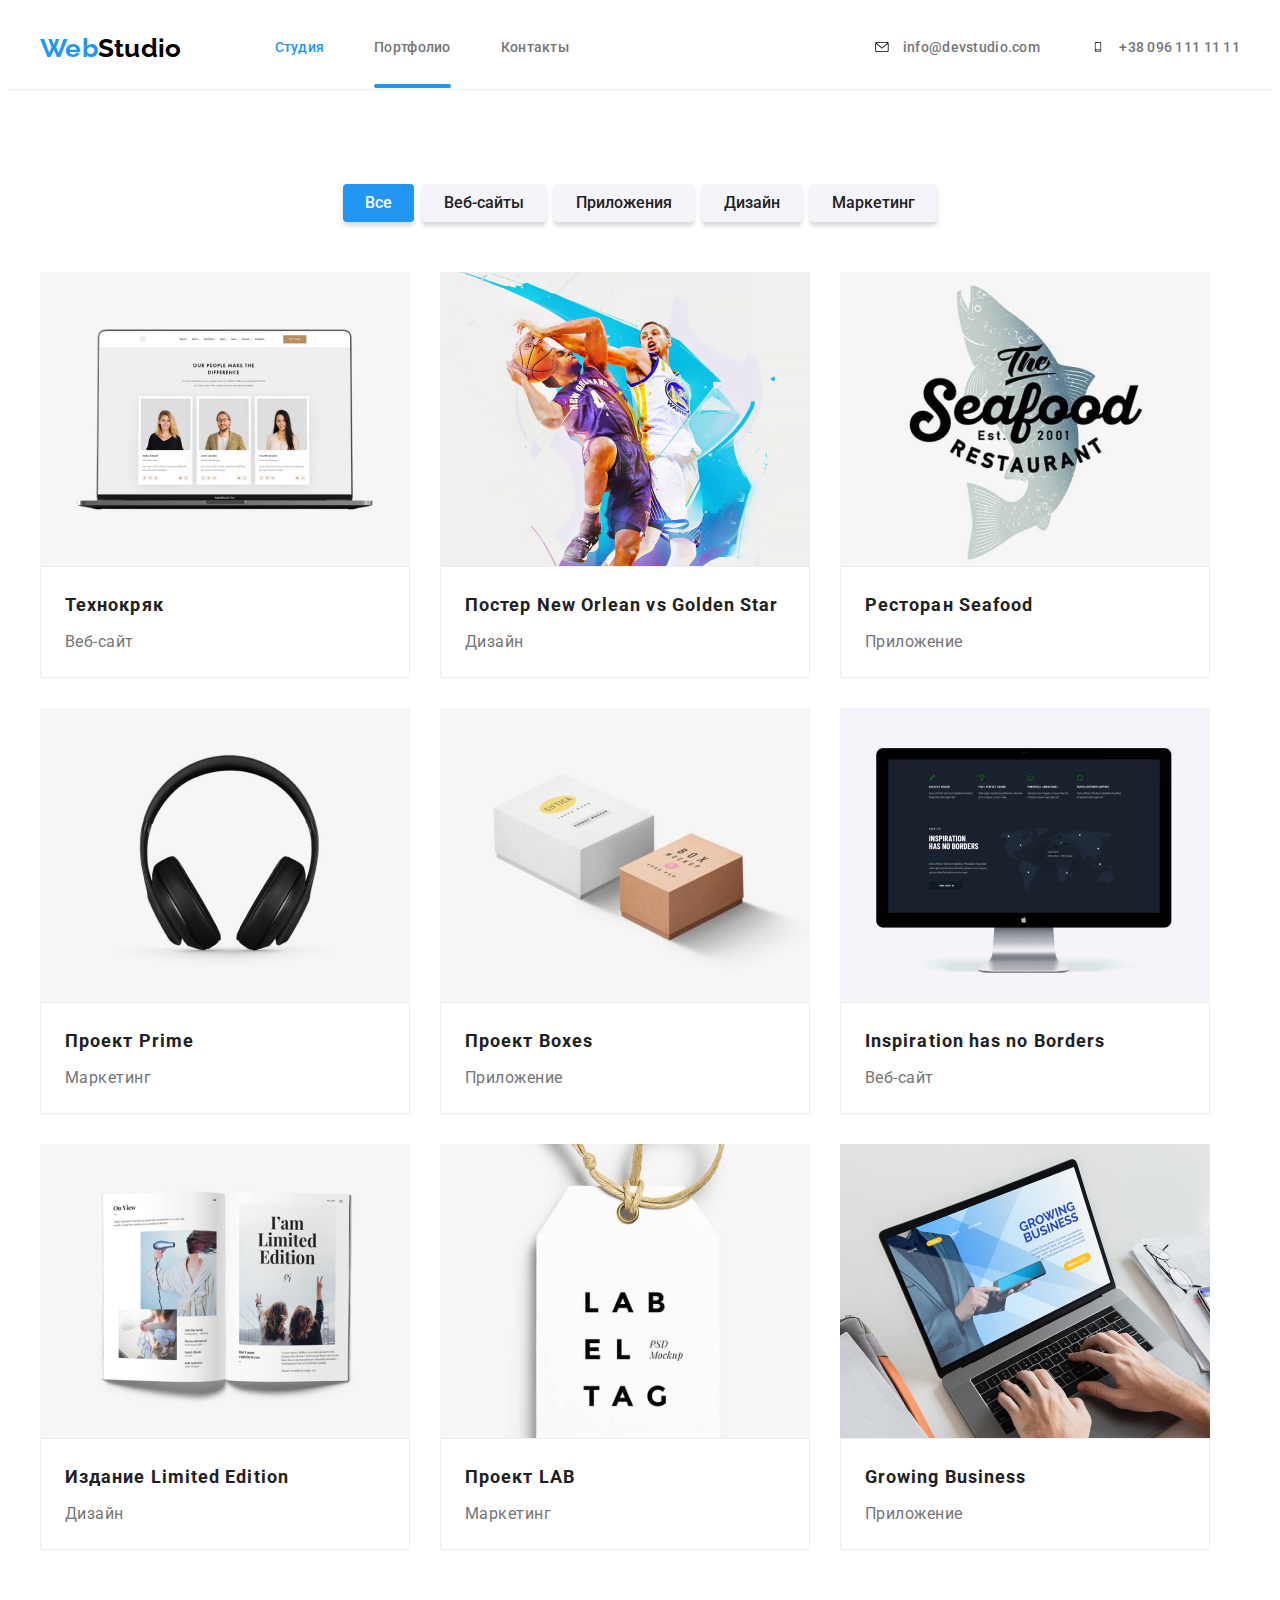
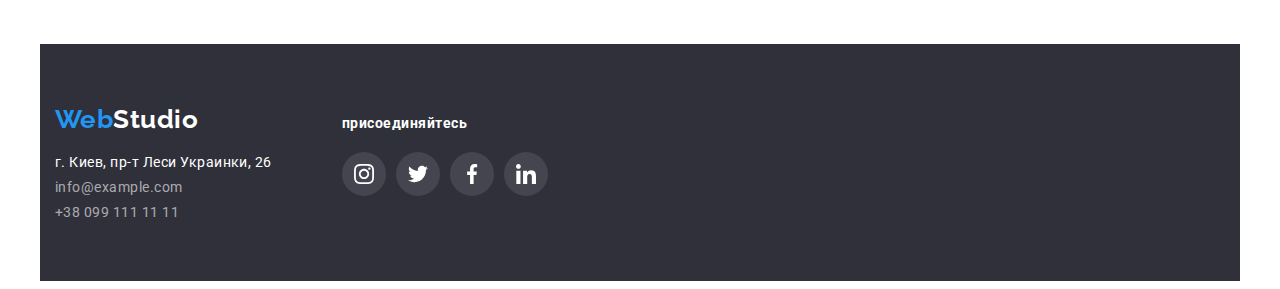
==== commit f6c748c3: "hw-05-02" ====
--- a/portfolio.html
+++ b/portfolio.html
@@ -71,49 +71,48 @@
 
           <ul class="list list-oll">
             <li class="portfolio-picture">
-              <div>
-                <a class="portfolio-item" href="">
+              <a class="portfolio-item" href="">
+                <div class="portfolio-element">
                   <img  src="./images/project/web.jpg" alt="Ноутбук" width="370"/>
                   <div class="portfolio-thumb">
                     <p>
                       Ресурс пропонує комплексні пропозиції з різним рівнем функціоналу та сервісів. Все це дозволить відвідувачу отримати вичерпні відомості про компанію чи приватну особу.
                     </p>
                   </div>
-              </div>
+                </div>
                 <div class="portfolio-link">
                   <h2 class="caption">Технокряк</h2>
                   <p class="text-site">Веб-сайт</p>
                 </div>
-              </a>
-            </li>
-
-            <li class="portfolio-picture">
-              <div>
-                <a class="portfolio-item" href="">
-                  <img  src="./images/project/basket.jpg" alt="Ноутбук" width="370"/>
-                  <div class="portfolio-thumb">
-                    <p>
-                      Ресурс пропонує комплексні пропозиції з різним рівнем функціоналу та сервісів. Все це дозволить відвідувачу отримати вичерпні відомості про компанію чи приватну особу.
-                    </p>
-                  </div>
-              </div>
+                 </a>
+            </li>
+
+            <li class="portfolio-picture">
+              <a class="portfolio-item" href="">
+                <div class="portfolio-element">
+                  <img  src="../images/project/basket.jpg" alt="Постер" width="370"/>
+                  <div class="portfolio-thumb">
+                    <p>
+                      Ресурс пропонує комплексні пропозиції з різним рівнем функціоналу та сервісів. Все це дозволить відвідувачу отримати вичерпні відомості про компанію чи приватну особу.
+                    </p>
+                  </div>
+                </div>
                 <div class="portfolio-link">
                   <h2 class="caption">Постер New Orlean vs Golden Star</h2>
                   <p class="text-site">Дизайн</p>
                 </div>
               </a>
             </li>
-
-            <li class="portfolio-picture">
-              <div>
-                <a class="portfolio-item" href="">
-                  <img  src="./images/project/seafood.jpg" alt="Ноутбук" width="370"/>
-                  <div class="portfolio-thumb">
-                    <p>
-                      Ресурс пропонує комплексні пропозиції з різним рівнем функціоналу та сервісів. Все це дозволить відвідувачу отримати вичерпні відомості про компанію чи приватну особу.
-                    </p>
-                  </div>
-              </div>
+            <li class="portfolio-picture">
+              <a class="portfolio-item" href="">
+                <div class="portfolio-element">
+                  <img  src="./images/project/seafood.jpg" alt="Ресторан" width="370"/>
+                  <div class="portfolio-thumb">
+                    <p>
+                      Ресурс пропонує комплексні пропозиції з різним рівнем функціоналу та сервісів. Все це дозволить відвідувачу отримати вичерпні відомості про компанію чи приватну особу.
+                    </p>
+                  </div>
+                </div>
                 <div class="portfolio-link">
                   <h2 class="caption">Ресторан Seafood</h2>
                   <p class="text-site">Приложение</p>
@@ -122,15 +121,15 @@
             </li>
 
             <li class="portfolio-picture">
-              <div>
-                <a class="portfolio-item" href="">
-                  <img  src="./images/project/prime.jpg" alt="Ноутбук" width="370"/>
-                  <div class="portfolio-thumb">
-                    <p>
-                      Ресурс пропонує комплексні пропозиції з різним рівнем функціоналу та сервісів. Все це дозволить відвідувачу отримати вичерпні відомості про компанію чи приватну особу.
-                    </p>
-                  </div>
-              </div>
+              <a class="portfolio-item" href="">
+                <div class="portfolio-element">
+                  <img  src="./images/project/prime.jpg" alt="Проект" width="370"/>
+                  <div class="portfolio-thumb">
+                    <p>
+                      Ресурс пропонує комплексні пропозиції з різним рівнем функціоналу та сервісів. Все це дозволить відвідувачу отримати вичерпні відомості про компанію чи приватну особу.
+                    </p>
+                  </div>
+                </div>
                 <div class="portfolio-link">
                   <h2 class="caption">Проект Prime</h2>
                   <p class="text-site">Маркетинг</p>
@@ -139,15 +138,15 @@
             </li>
 
             <li class="portfolio-picture">
-              <div>
-                <a class="portfolio-item" href="">
-                  <img  src="./images/project/boxes.jpg" alt="Ноутбук" width="370"/>
-                  <div class="portfolio-thumb">
-                    <p>
-                      Ресурс пропонує комплексні пропозиції з різним рівнем функціоналу та сервісів. Все це дозволить відвідувачу отримати вичерпні відомості про компанію чи приватну особу.
-                    </p>
-                  </div>
-              </div>
+              <a class="portfolio-item" href="">
+                <div class="portfolio-element">
+                  <img  src="./images/project/boxes.jpg" alt="Приложение" width="370"/>
+                  <div class="portfolio-thumb">
+                    <p>
+                      Ресурс пропонує комплексні пропозиції з різним рівнем функціоналу та сервісів. Все це дозволить відвідувачу отримати вичерпні відомості про компанію чи приватну особу.
+                    </p>
+                  </div>
+                </div>
                 <div class="portfolio-link">
                   <h2 class="caption">Проект Boxes</h2>
                   <p class="text-site">Приложение</p>
@@ -156,15 +155,15 @@
             </li>
 
             <li class="portfolio-picture">
-              <div>
-                <a class="portfolio-item" href="">
-                  <img  src="./images/project/inspiration.jpg" alt="Ноутбук" width="370"/>
-                  <div class="portfolio-thumb">
-                    <p>
-                      Ресурс пропонує комплексні пропозиції з різним рівнем функціоналу та сервісів. Все це дозволить відвідувачу отримати вичерпні відомості про компанію чи приватну особу.
-                    </p>
-                  </div>
-              </div>
+              <a class="portfolio-item" href="">
+                <div class="portfolio-element">
+                  <img  src="./images/project/inspiration.jpg" alt="Веб-сайт" width="370"/>
+                  <div class="portfolio-thumb">
+                    <p>
+                      Ресурс пропонує комплексні пропозиції з різним рівнем функціоналу та сервісів. Все це дозволить відвідувачу отримати вичерпні відомості про компанію чи приватну особу.
+                    </p>
+                  </div>
+                </div>
                 <div class="portfolio-link">
                   <h2 class="caption">Inspiration has no Borders</h2>
                   <p class="text-site">Веб-сайт</p>
@@ -173,15 +172,15 @@
             </li>
 
             <li class="portfolio-picture">
-              <div>
-                <a class="portfolio-item" href="">
-                  <img  src="./images/project/publishing.jpg" alt="Ноутбук" width="370"/>
-                  <div class="portfolio-thumb">
-                    <p>
-                      Ресурс пропонує комплексні пропозиції з різним рівнем функціоналу та сервісів. Все це дозволить відвідувачу отримати вичерпні відомості про компанію чи приватну особу.
-                    </p>
-                  </div>
-              </div>
+              <a class="portfolio-item" href="">
+                <div class="portfolio-element">
+                  <img  src="./images/project/publishing.jpg" alt="Издание" width="370"/>
+                  <div class="portfolio-thumb">
+                    <p>
+                      Ресурс пропонує комплексні пропозиції з різним рівнем функціоналу та сервісів. Все це дозволить відвідувачу отримати вичерпні відомості про компанію чи приватну особу.
+                    </p>
+                  </div>
+                </div>
                 <div class="portfolio-link">
                   <h2 class="caption">Издание Limited Edition</h2>
                   <p class="text-site">Дизайн</p>
@@ -190,15 +189,15 @@
             </li>
 
             <li class="portfolio-picture">
-              <div>
-                <a class="portfolio-item" href="">
-                  <img  src="./images/project/lab.jpg" alt="Ноутбук" width="370"/>
-                  <div class="portfolio-thumb">
-                    <p>
-                      Ресурс пропонує комплексні пропозиції з різним рівнем функціоналу та сервісів. Все це дозволить відвідувачу отримати вичерпні відомості про компанію чи приватну особу.
-                    </p>
-                  </div>
-              </div>
+              <a class="portfolio-item" href="">
+                <div class="portfolio-element">
+                  <img  src="./images/project/lab.jpg" alt="проект" width="370"/>
+                  <div class="portfolio-thumb">
+                    <p>
+                      Ресурс пропонує комплексні пропозиції з різним рівнем функціоналу та сервісів. Все це дозволить відвідувачу отримати вичерпні відомості про компанію чи приватну особу.
+                    </p>
+                  </div>
+                </div>
                 <div class="portfolio-link">
                   <h2 class="caption">Проект LAB</h2>
                   <p class="text-site">Маркетинг</p>
@@ -207,15 +206,15 @@
             </li>
 
             <li class="portfolio-picture">
-              <div>
-                <a class="portfolio-item" href="">
-                  <img  src="./images/project/business.jpg" alt="Ноутбук" width="370"/>
-                  <div class="portfolio-thumb">
-                    <p>
-                      Ресурс пропонує комплексні пропозиції з різним рівнем функціоналу та сервісів. Все це дозволить відвідувачу отримати вичерпні відомості про компанію чи приватну особу.
-                    </p>
-                  </div>
-              </div>
+              <a class="portfolio-item" href="">
+                <div class="portfolio-element">
+                  <img  src="./images/project/business.jpg" alt="Приложение" width="370"/>
+                  <div class="portfolio-thumb">
+                    <p>
+                      Ресурс пропонує комплексні пропозиції з різним рівнем функціоналу та сервісів. Все це дозволить відвідувачу отримати вичерпні відомості про компанію чи приватну особу.
+                    </p>
+                  </div>
+                </div>
                 <div class="portfolio-link">
                   <h2 class="caption">Growing Business</h2>
                   <p class="text-site">Приложение</p>
@@ -223,72 +222,69 @@
               </a>
             </li>
           </ul>
-        </div>
-      </section>
-    </main>
-    <!-- Футер -->
-    <footer class="footer footer-container">
-      <div class="container footer-block">
-        <div class="logo-block">
-          <a href="/" class="logo logo-down">Web<span class="logo-footer">Studio</span></a>
-          <address>
-            <ul class="link list footer-adress">
-              <li class="list-link-footer">
-                <a
-                  class="link maps"
-                  href="https://goo.gl/maps/u2vo9p4JZABrSWgA6"
-                  target="_blank"
-                  rel="noreferrer noopener"
-                  >г. Киев, пр-т Леси Украинки, 26</a
-                >
-              </li>
-
-              <li class="list-link-footer">
-                <a class="link footer-link" href="mailto:info@example.com">info@example.com</a>
-              </li>
-
-              <li class="list-link-footer">
-                <a class="link footer-link" href="tel:+380991111111">+38 099 111 11 11</a>
-              </li>
-            </ul>
-          </address>
-        </div>
-        <div class="logo-link">
-          <h3 class="join-footer">присоединяйтесь</h3>
-          <ul class="list footer-block footer-lisl">
-            <li>
-              <a class="link link-icon" href="">
-                <svg class="footer-icon">
-                  <use href="./symbol-defs.svg#icon-instagram"></use>
-                </svg>
-              </a>
-            </li>
-
-            <li>
-              <a class="link link-icon" href="">
-                <svg class="footer-icon">
-                  <use href="./symbol-defs.svg#icon-twitter"></use>
-                </svg>
-              </a>
-            </li>
-
-            <li>
-              <a class="link link-icon" href="">
-                <svg class="footer-icon">
-                  <use href="./symbol-defs.svg#icon-facebook"></use>
-                </svg>
-              </a>
-            </li>
-            <li>
-              <a class="link link-icon" href="">
-                <svg class="footer-icon">
-                  <use href="./symbol-defs.svg#icon-linkedin"></use>
-                </svg>
-              </a>
-            </li>
-          </ul>
-        </div>
-      </div>
-    </footer>
+
+          <footer class="footer footer-container">
+            <div class="container footer-block">
+              <div class="logo-block">
+                <a href="/" class="logo logo-down">Web<span class="logo-footer">Studio</span></a>
+                <address>
+                  <ul class="link list footer-adress">
+                    <li class="list-link-footer">
+                      <a
+                        class="link maps"
+                        href="https://goo.gl/maps/u2vo9p4JZABrSWgA6"
+                        target="_blank"
+                        rel="noreferrer noopener"
+                        >г. Киев, пр-т Леси Украинки, 26</a
+                      >
+                    </li>
+      
+                    <li class="list-link-footer">
+                      <a class="link footer-link" href="mailto:info@example.com">info@example.com</a>
+                    </li>
+      
+                    <li class="list-link-footer">
+                      <a class="link footer-link" href="tel:+380991111111">+38 099 111 11 11</a>
+                    </li>
+                  </ul>
+                </address>
+              </div>
+              <div class="logo-link">
+                <h3 class="join-footer">присоединяйтесь</h3>
+                <ul class="list footer-block footer-lisl">
+                  <li>
+                    <a class="link link-icon" href="">
+                      <svg class="footer-icon">
+                        <use href="./symbol-defs.svg#icon-instagram"></use>
+                      </svg>
+                    </a>
+                  </li>
+      
+                  <li>
+                    <a class="link link-icon" href="">
+                      <svg class="footer-icon">
+                        <use href="./symbol-defs.svg#icon-twitter"></use>
+                      </svg>
+                    </a>
+                  </li>
+      
+                  <li>
+                    <a class="link link-icon" href="">
+                      <svg class="footer-icon">
+                        <use href="./symbol-defs.svg#icon-facebook"></use>
+                      </svg>
+                    </a>
+                  </li>
+                  <li>
+                    <a class="link link-icon" href="">
+                      <svg class="footer-icon">
+                        <use href="./symbol-defs.svg#icon-linkedin"></use>
+                      </svg>
+                    </a>
+                  </li>
+                </ul>
+              </div>
+            </div>
+          </footer>
   </body>
 </html>
--- a/css/styles.css
+++ b/css/styles.css
@@ -102,7 +102,7 @@
   padding-bottom: 32px;
   display: block;
 
-  transition: color 250ms cubic-bezier(0.4, 0, 0.2, 1), fill 250ms cubic-bezier(0.4, 0, 0.2, 1);
+  transition: color 250ms cubic-bezier(0.4, 0, 0.2, 1); 
 }
 
 .underline {
@@ -174,11 +174,14 @@
   width: 100%;
   height: 100%;
   background-color: rgba(0, 0, 0, 0.2);
+  opacity: 1;
+  transition: hidden 250ms cubic-bezier(0.4, 0, 0.2, 1), opacity 250ms cubic-bezier(0.4, 0, 0.2, 1);
 }
 
 .backdrop.is-hidden {
   opacity: 0;
   pointer-events: none;
+  visibility: hidden;
 }
 
 .modal {
@@ -190,7 +193,7 @@
   width: 528px;
   height: 581px;
   background-color: #fff;
-}
+  }
 
 .close-btn {
   position: absolute;
@@ -585,6 +588,7 @@
 
 .section-portfolio {
   background: #ffffff;
+
 }
 
 
@@ -638,6 +642,7 @@
   flex-wrap: wrap;
   margin-left: -30px;
   margin-top: -30px;
+  padding-bottom: 94px;
 }
 
 .list-btn {
@@ -666,7 +671,10 @@
   
   transition: box-shadow 250ms cubic-bezier(0.4, 0, 0.2, 1);
 }
-
+.portfolio-element {
+position: relative; 
+overflow: hidden;
+}
 
 .portfolio-thumb {
   position: absolute;
@@ -718,13 +726,10 @@
   padding: 20px 24px;
   background: #ffffff;
   border: 1px solid #eeeeee;
-}
-
-
-
-
-
-
-
-
-
+  }
+
+  
+
+
+
+  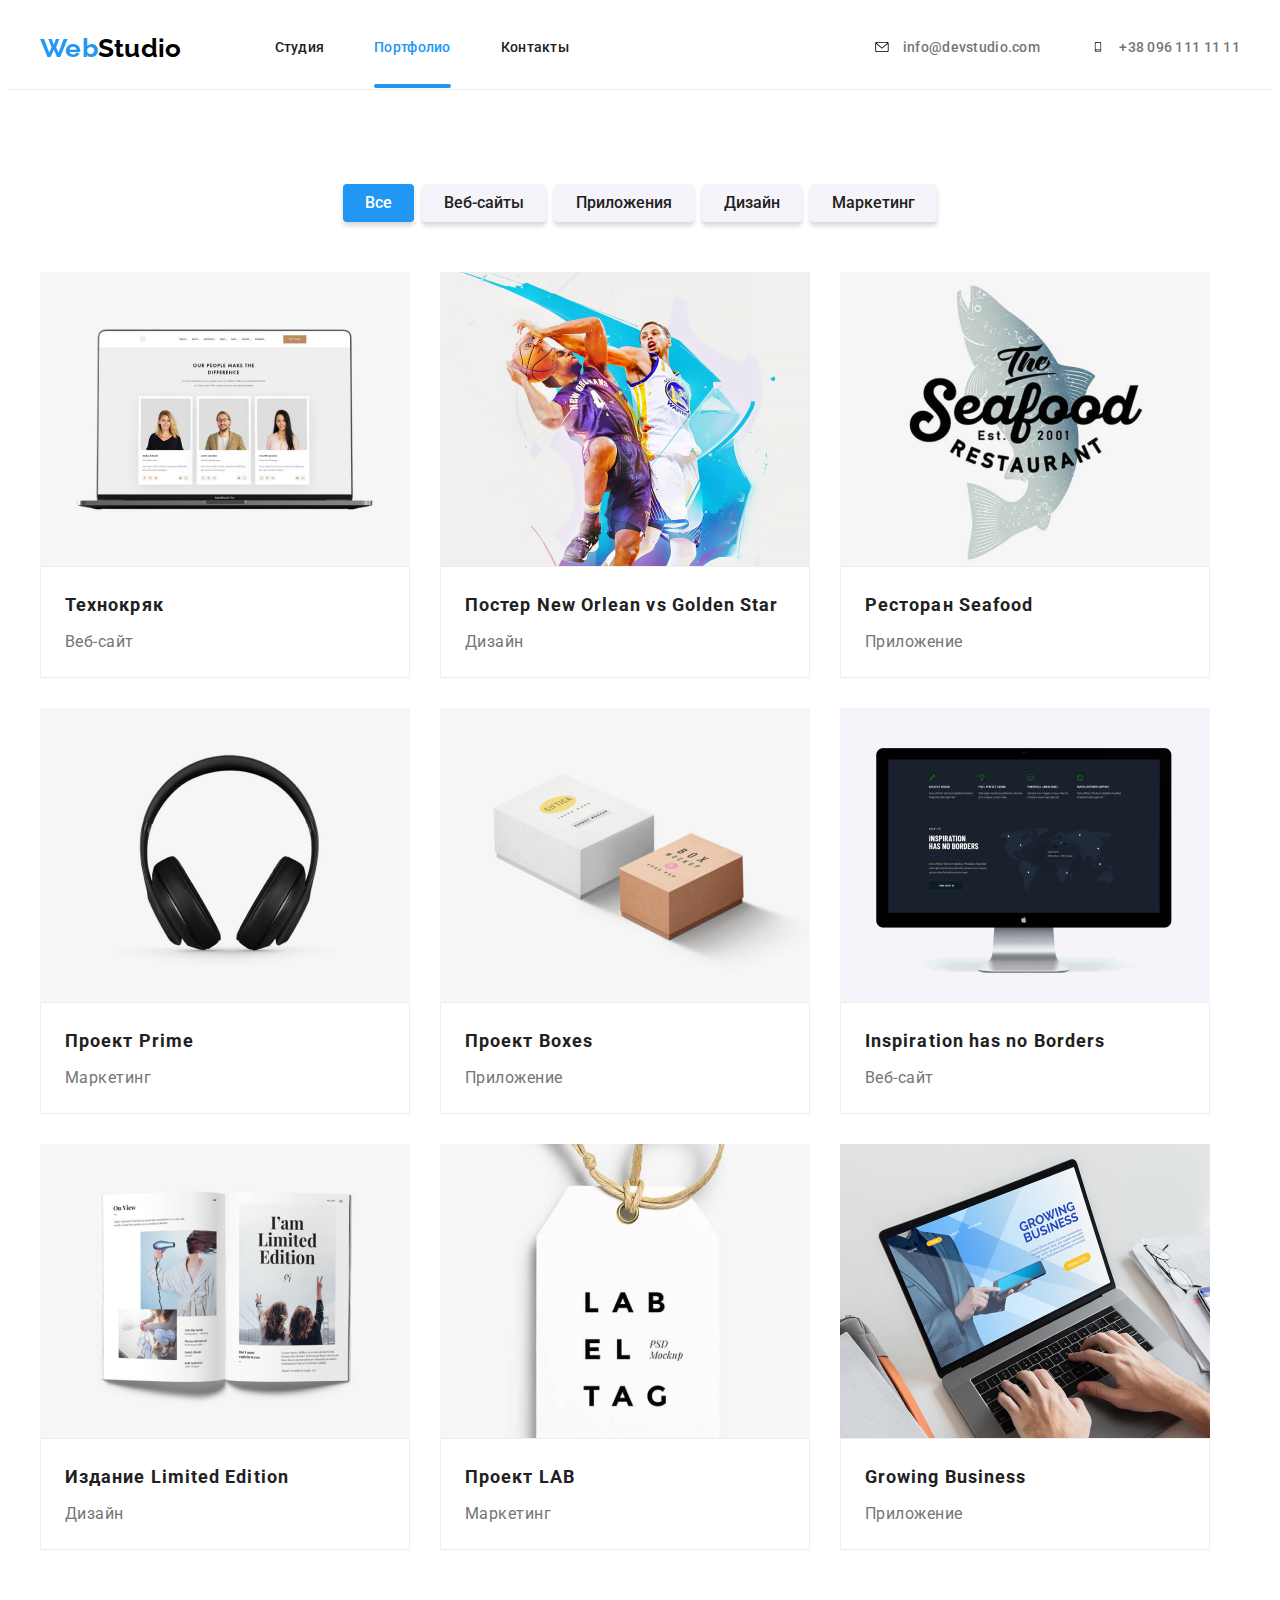
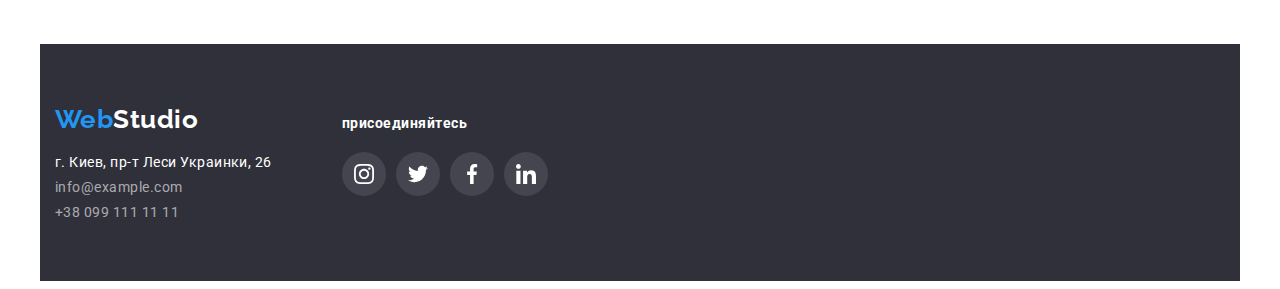
==== commit d93902f2: "hw-5" ====
--- a/portfolio.html
+++ b/portfolio.html
@@ -28,9 +28,9 @@
         <nav class="header-nav">
           <a href="/" class="logo logo-up">Web<span class="logo-header">Studio</span></a>
           <ul class="link list header-list">
-            <li><a href="index.html" class="link accent site">Студия</a></li>
+            <li><a href="index.html" class="link site">Студия</a></li>
             <li class="underline">
-              <a href="portfolio.html" class="link site studio-underline">Портфолио</a>
+              <a href="portfolio.html" class="link accent site studio-underline">Портфолио</a>
             </li>
             <li><a href="" class="link site">Контакты</a></li>
           </ul>
@@ -90,7 +90,7 @@
             <li class="portfolio-picture">
               <a class="portfolio-item" href="">
                 <div class="portfolio-element">
-                  <img  src="../images/project/basket.jpg" alt="Постер" width="370"/>
+                  <img  src="./images/project/basket.jpg" alt="Постер" width="370"/>
                   <div class="portfolio-thumb">
                     <p>
                       Ресурс пропонує комплексні пропозиції з різним рівнем функціоналу та сервісів. Все це дозволить відвідувачу отримати вичерпні відомості про компанію чи приватну особу.
--- a/css/styles.css
+++ b/css/styles.css
@@ -87,7 +87,7 @@
 }
 
 .link {
-  color: var(--title-text-color);
+  color: var(--primery-text-color);
   text-decoration: none;
   font-size: 14px;
   line-height: 1.14;
@@ -102,7 +102,12 @@
   padding-bottom: 32px;
   display: block;
 
-  transition: color 250ms cubic-bezier(0.4, 0, 0.2, 1); 
+  transition: color 250ms cubic-bezier(0.4, 0, 0.2, 1);
+}
+
+.mail {
+  color: var(--title-text-color);
+  transition: color 250ms cubic-bezier(0.4, 0, 0.2, 1), fill 250ms cubic-bezier(0.4, 0, 0.2, 1);
 }
 
 .underline {
@@ -175,7 +180,7 @@
   height: 100%;
   background-color: rgba(0, 0, 0, 0.2);
   opacity: 1;
-  transition: hidden 250ms cubic-bezier(0.4, 0, 0.2, 1), opacity 250ms cubic-bezier(0.4, 0, 0.2, 1);
+  transition: visibility 250ms cubic-bezier(0.4, 0, 0.2, 1), opacity 250ms cubic-bezier(0.4, 0, 0.2, 1);
 }
 
 .backdrop.is-hidden {
@@ -196,11 +201,37 @@
   }
 
 .close-btn {
+  position: relative;
+  width: 11px;
+  height: 11px;
+ 
+}
+
+
+.btn-modal {
   position: absolute;
   top: 8px;
   right: 8px;
+  border: none;
+}
+
+.icon-ellipse {
+  position: absolute;
+  top: 50%;
+  left: 50%;
+  transform: translate(-50%, -50%);
   width: 30px;
   height: 30px;
+  fill: rgba(255, 255, 255, 1);
+  border: 1px solid rgba(0, 0, 0, 0.1);
+  border-radius: 50%;
+  }
+
+
+
+.btn-modal:hover,
+.btn-modal:focus {
+  background-color: rgba(255, 255, 255, 1);
 }
 
 .close-btn:hover,
@@ -367,8 +398,7 @@
   width: 44px;
   height: 44px;
 
-  transition: background-color 250ms cubic-bezier(0.4, 0, 0.2, 1),
-    fill 250ms cubic-bezier(0.4, 0, 0.2, 1);
+  transition: background-color 250ms cubic-bezier(0.4, 0, 0.2, 1);
 }
 
 .link-icon:hover,
@@ -381,6 +411,8 @@
   width: 20px;
   height: 20px;
   fill: #afb1b8;
+
+  transition: fill 250ms cubic-bezier(0.4, 0, 0.2, 1)
 }
 
 .link-icon:hover .user-icon,
@@ -459,8 +491,7 @@
   align-items: center;
   justify-content: center;
 
-  transition: border-color 250ms cubic-bezier(0.4, 0, 0.2, 1),
-    fill 250ms cubic-bezier(0.4, 0, 0.2, 1);
+  transition: border-color 250ms cubic-bezier(0.4, 0, 0.2, 1);
 }
 
 .client-box:focus,
@@ -479,6 +510,7 @@
   width: 170px;
   height: 92px;
   fill: #afb1b8;
+  transition: fill 250ms cubic-bezier(0.4, 0, 0.2, 1)
 }
 
 .client-icon:hover,
@@ -588,15 +620,8 @@
 
 .section-portfolio {
   background: #ffffff;
-
-}
-
-
-.portfolio-item:hover,
-.portfolio-item:focus {
-  box-shadow: 0px 1px 3px rgba(0, 0, 0, 0.12), 0px 1px 1px rgba(0, 0, 0, 0.14),
-    0px 2px 1px rgba(0, 0, 0, 0.2);
-}
+}
+
 /* BUTTON */
 
 .btn-list {
@@ -604,7 +629,7 @@
   margin-right: 8px;
 
   transition: color 250ms cubic-bezier(0.4, 0, 0.2, 1),
-    background-color 250ms cubic-bezier(0.4, 0, 0.2, 1);
+  background-color 250ms cubic-bezier(0.4, 0, 0.2, 1);
 }
 
 .btn-list:hover,
@@ -659,9 +684,8 @@
   flex-basis: calc(100% / 3 -30px);
   margin-left: 30px;
   margin-top: 30px;
-  overflow: hidden;
-
-  transition: box-shadow 250ms cubic-bezier(0.4, 0, 0.2, 1);
+  /* overflow: hidden; */
+  
 }
 
 .portfolio-item {
@@ -670,7 +694,14 @@
   position: relative;
   
   transition: box-shadow 250ms cubic-bezier(0.4, 0, 0.2, 1);
-}
+  
+ }
+
+.portfolio-item:hover,
+.portfolio-item:focus {
+  box-shadow: 0px 1px 1px rgba(0, 0, 0, 0.12), 0px 4px 4px rgba(0, 0, 0, 0.06), 1px 4px 6px rgba(0, 0, 0, 0.16);
+}
+
 .portfolio-element {
 position: relative; 
 overflow: hidden;
@@ -701,11 +732,7 @@
 }
 
 
-.portfolio-picture:hover,
-.portfolio-picture:focus {
-  box-shadow: 0px 1px 1px rgba(0, 0, 0, 0.12), 0px 4px 4px rgba(0, 0, 0, 0.06),
-    1px 4px 6px rgba(0, 0, 0, 0.16);
-}
+
 
 .caption {
   color: var(--primery-text-color);
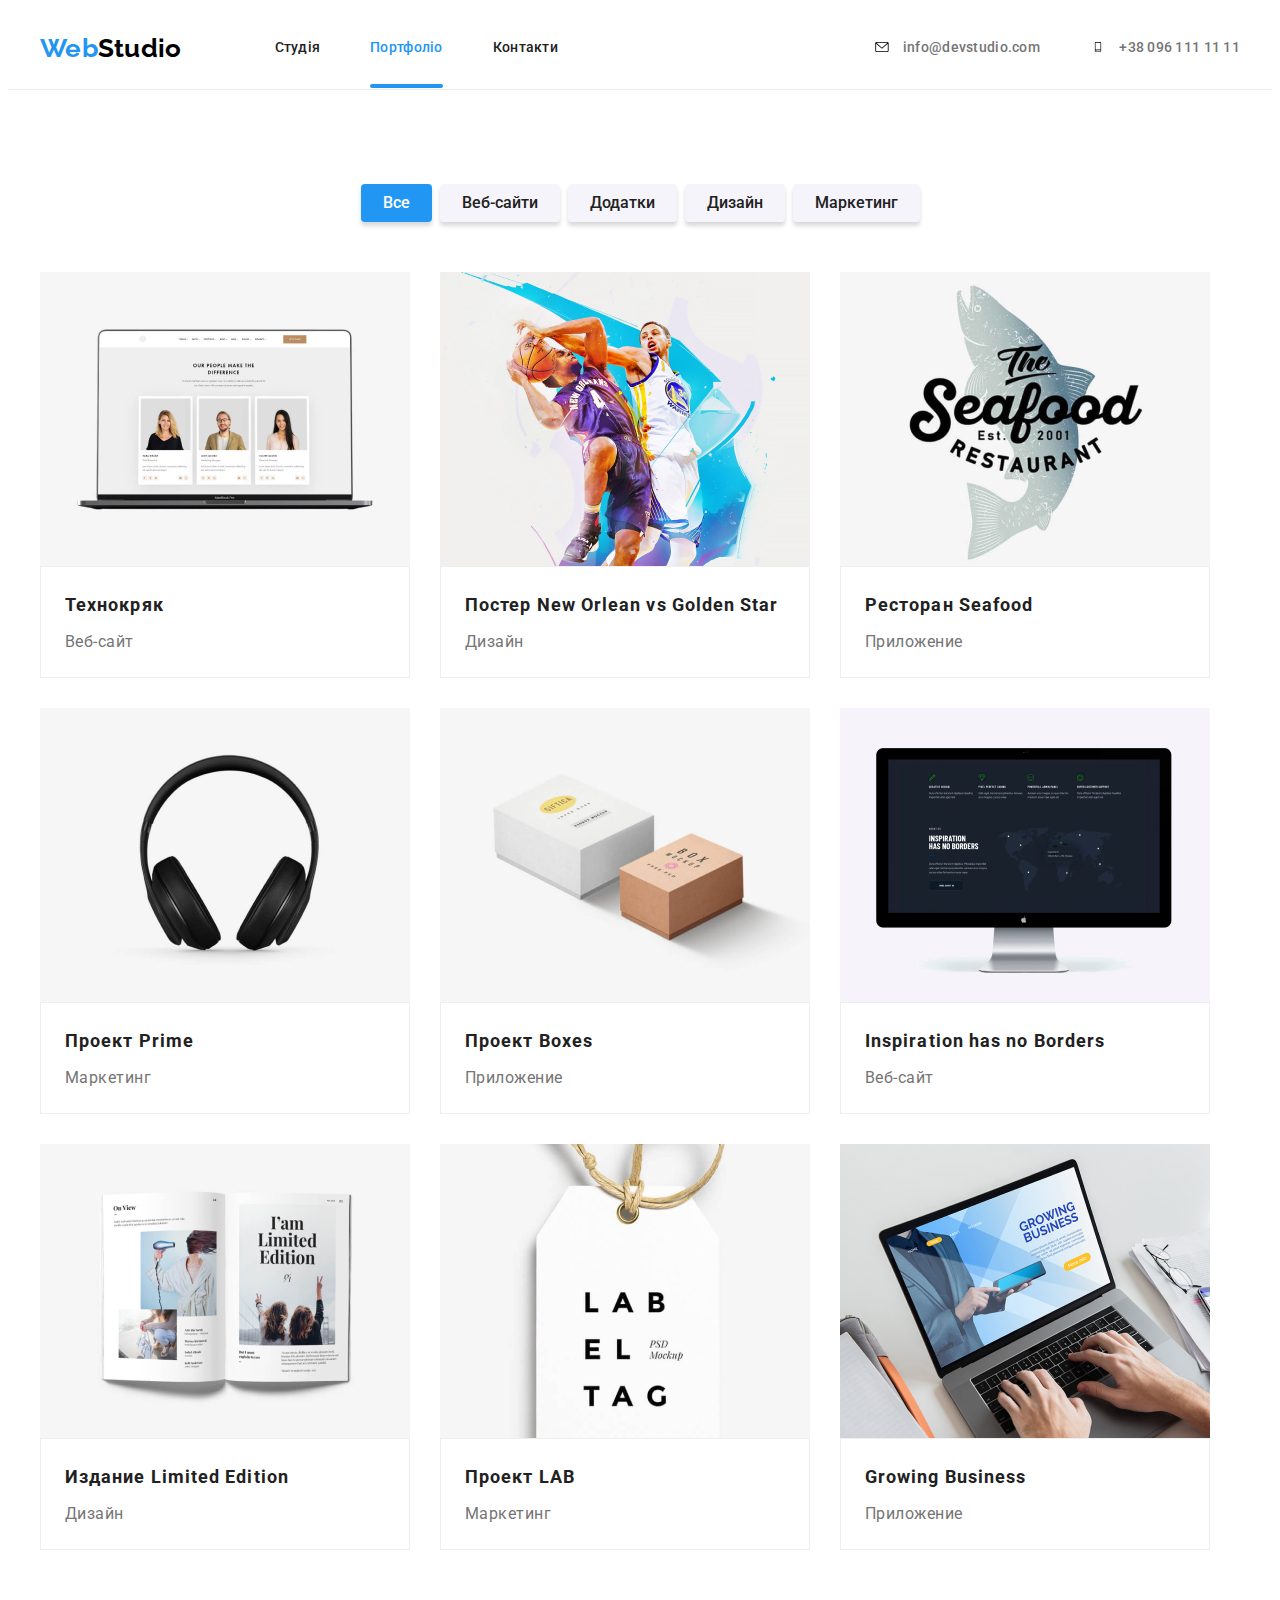
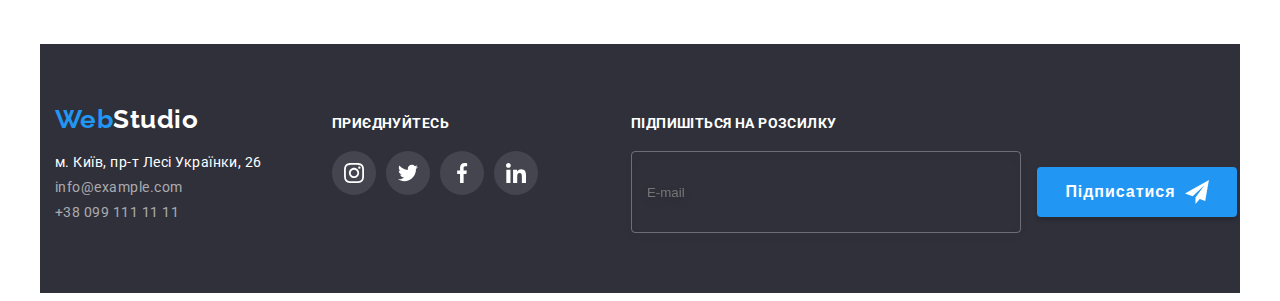
==== commit a9808337: "hw-06" ====
--- a/portfolio.html
+++ b/portfolio.html
@@ -28,11 +28,11 @@
         <nav class="header-nav">
           <a href="/" class="logo logo-up">Web<span class="logo-header">Studio</span></a>
           <ul class="link list header-list">
-            <li><a href="index.html" class="link site">Студия</a></li>
+            <li><a href="index.html" class="link site">Студія</a></li>
             <li class="underline">
-              <a href="portfolio.html" class="link accent site studio-underline">Портфолио</a>
-            </li>
-            <li><a href="" class="link site">Контакты</a></li>
+              <a href="portfolio.html" class="link accent site studio-underline">Портфоліо</a>
+            </li>
+            <li><a href="" class="link site">Контакти</a></li>
           </ul>
         </nav>
 
@@ -63,8 +63,8 @@
         <div class="container btn-portfolio">
           <ul class="list list-btn">
             <li><button class="button style btn-list" type="button">Все</button></li>
-            <li><button class="button current btn-list" type="button">Веб-сайты</button></li>
-            <li><button class="button current btn-list" type="button">Приложения</button></li>
+            <li><button class="button current btn-list" type="button">Веб-сайти</button></li>
+            <li><button class="button current btn-list" type="button">Додатки</button></li>
             <li><button class="button current btn-list" type="button">Дизайн</button></li>
             <li><button class="button current btn-list" type="button">Маркетинг</button></li>
           </ul>
@@ -222,7 +222,7 @@
               </a>
             </li>
           </ul>
-
+<!-- Футер -->
           <footer class="footer footer-container">
             <div class="container footer-block">
               <div class="logo-block">
@@ -235,7 +235,7 @@
                         href="https://goo.gl/maps/u2vo9p4JZABrSWgA6"
                         target="_blank"
                         rel="noreferrer noopener"
-                        >г. Киев, пр-т Леси Украинки, 26</a
+                        >м. Київ, пр-т Лесі Українки, 26</a
                       >
                     </li>
       
@@ -250,7 +250,7 @@
                 </address>
               </div>
               <div class="logo-link">
-                <h3 class="join-footer">присоединяйтесь</h3>
+                <h3 class="join-footer">приєднуйтесь</h3>
                 <ul class="list footer-block footer-lisl">
                   <li>
                     <a class="link link-icon" href="">
@@ -284,6 +284,23 @@
                   </li>
                 </ul>
               </div>
+              <div class="footer-register-join">
+                <h3 class="join-footer">Підпишіться на розсилку</h3>
+                <form action="">
+                  <div class="block-join">
+                  <label>
+                    <input class="register-join-input"
+                    type="email"
+                    placeholder="E-mail">
+                    <button class="btn-join" type="submit">
+                      Підписатися
+                      <svg width="24px" height="24px" class="footer-icon-join">
+                      <use href="./symbol-defs.svg#icon-send"></use>
+                      </svg></button>
+                  </label>
+                </div>
+                </form>
+              </div>
             </div>
           </footer>
   </body>
--- a/css/styles.css
+++ b/css/styles.css
@@ -42,6 +42,19 @@
   list-style: none;
   padding: 0;
   margin: 0;
+}
+
+.visuality-hidden {
+  position: absolute;
+  white-space: nowrap;
+  width: 1px;
+  height: 1px;
+  overflow: hidden;
+  border: 0;
+  padding: 0;
+  clip: rect(0 0 0 0);
+  clip-path: inset(50%);
+  margin: -1px;
 }
 
 /* HEADER */
@@ -58,23 +71,23 @@
   border-bottom: 1px solid #ececec;
 }
 
-.site-nav .link .current {
-  color: var(--accent-color);
-}
-
-.site-nav .container,
-.header-nav,
-.header-list {
-  display: flex;
-  align-items: center;
-}
-
-.header-list {
-  gap: 50px;
-}
-
 .header-nav {
   margin-right: auto;
+}
+
+.logo {
+  color: var(--accent-color);
+  font-family: 'Raleway';
+  font-weight: 700;
+  font-size: 26px;
+  line-height: 1.19;
+  text-decoration: none;
+}
+
+.logo-up {
+  padding-top: 25px;
+  padding-bottom: 25px;
+  margin-right: 93px;
 }
 
 .logo-header {
@@ -94,6 +107,18 @@
   font-family: inherit;
 }
 
+.header-list {
+  gap: 50px;
+}
+
+.underline {
+  position: relative;
+}
+
+.accent {
+  color: var(--accent-color);
+}
+
 .site,
 .mail,
 .contacts,
@@ -105,13 +130,9 @@
   transition: color 250ms cubic-bezier(0.4, 0, 0.2, 1);
 }
 
-.mail {
-  color: var(--title-text-color);
-  transition: color 250ms cubic-bezier(0.4, 0, 0.2, 1), fill 250ms cubic-bezier(0.4, 0, 0.2, 1);
-}
-
-.underline {
-  position: relative;
+.site:hover,
+.site:focus {
+  color: var(--accent-color);
 }
 
 .studio-underline::after {
@@ -125,6 +146,30 @@
   bottom: 0;
 }
 
+.site-nav .container,
+.header-nav,
+.header-list {
+  display: flex;
+  align-items: center;
+}
+
+.site-nav .link .current {
+  color: var(--accent-color);
+}
+
+/* Контакти */
+
+.mail {
+  color: var(--title-text-color);
+  transition: color 250ms cubic-bezier(0.4, 0, 0.2, 1), fill 250ms cubic-bezier(0.4, 0, 0.2, 1);
+}
+
+.mail:hover,
+.mail:focus {
+  fill: var(--accent-color);
+  color: var(--accent-color);
+}
+
 .mail-icon {
   width: 16px;
   height: 10px;
@@ -132,10 +177,8 @@
   fill: inherit;
 }
 
-.mail:hover,
-.mail:focus {
-  fill: var(--accent-color);
-  color: var(--accent-color);
+.contacts {
+  color: var(--title-text-color);
 }
 
 .smartphone:hover,
@@ -144,100 +187,23 @@
   fill: var(--accent-color);
 }
 
-.site:hover,
-.site:focus {
-  color: var(--accent-color);
-}
-
-.accent {
-  color: var(--accent-color);
-}
-
-.contacts {
-  color: var(--title-text-color);
-}
-
-.logo {
-  color: var(--accent-color);
-  font-family: 'Raleway';
-  font-weight: 700;
-  font-size: 26px;
-  line-height: 1.19;
-  text-decoration: none;
-}
-
-.logo-up {
-  padding-top: 25px;
-  padding-bottom: 25px;
-  margin-right: 93px;
-}
-
-.backdrop {
-  position: fixed;
-  top: 0;
-  left: 0;
-  width: 100%;
-  height: 100%;
-  background-color: rgba(0, 0, 0, 0.2);
-  opacity: 1;
-  transition: visibility 250ms cubic-bezier(0.4, 0, 0.2, 1), opacity 250ms cubic-bezier(0.4, 0, 0.2, 1);
-}
-
-.backdrop.is-hidden {
-  opacity: 0;
-  pointer-events: none;
-  visibility: hidden;
-}
-
-.modal {
-  position: absolute;
-  top: 50%;
-  left: 50%;
-  transform: translate(-50%, -50%);
-
-  width: 528px;
-  height: 581px;
-  background-color: #fff;
-  }
-
-.close-btn {
-  position: relative;
-  width: 11px;
-  height: 11px;
- 
-}
-
-
-.btn-modal {
-  position: absolute;
-  top: 8px;
-  right: 8px;
-  border: none;
-}
-
-.icon-ellipse {
-  position: absolute;
-  top: 50%;
-  left: 50%;
-  transform: translate(-50%, -50%);
-  width: 30px;
-  height: 30px;
-  fill: rgba(255, 255, 255, 1);
-  border: 1px solid rgba(0, 0, 0, 0.1);
-  border-radius: 50%;
-  }
-
-
-
-.btn-modal:hover,
-.btn-modal:focus {
-  background-color: rgba(255, 255, 255, 1);
-}
-
-.close-btn:hover,
-.close-btn:focus {
-  fill: var(--accent-color);
-}
+/* section-main */
+
+
+
+
+/*  */
+
+
+
+
+
+
+
+
+
+
+
 
 /* Section main */
 
@@ -296,7 +262,206 @@
   padding: 10px 32px;
 }
 
+/* Backdrop */
+
+.backdrop {
+  position: fixed;
+  top: 0;
+  left: 0;
+  width: 100%;
+  height: 100%;
+  background-color: rgba(0, 0, 0, 0.2);
+  opacity: 1;
+  transition: visibility 250ms cubic-bezier(0.4, 0, 0.2, 1), opacity 250ms cubic-bezier(0.4, 0, 0.2, 1);
+}
+
+.backdrop.is-hidden {
+  opacity: 0;
+  pointer-events: none;
+  visibility: hidden;
+}
+
+/* MODAL */
+
+.modal {
+  position: absolute;
+  top: 50%;
+  left: 50%;
+  transform: translate(-50%, -50%);
+  padding: 40px;
+  width: 528px;
+  min-height: 581px;
+  background-color: #fff;
+}
+
+.btn-modal {
+  position: absolute;
+  top: 8px;
+  right: 8px;
+  border: none;
+}
+
+.btn-modal:hover,
+.btn-modal:focus {
+  background-color: rgba(255, 255, 255, 1);
+}
+
+.icon-ellipse {
+  position: absolute;
+  top: 50%;
+  left: 50%;
+  transform: translate(-50%, -50%);
+  width: 30px;
+  height: 30px;
+  fill: rgba(255, 255, 255, 1);
+  border: 1px solid rgba(0, 0, 0, 0.1);
+  border-radius: 50%;
+}
+
+.icon-ellipse:hover,
+.icon-ellipse:focus {
+  border: var(--accent-color);
+}
+
+.close-btn {
+  position: relative;
+  width: 11px;
+  height: 11px;
+}
+
+.close-btn:hover,
+.close-btn:focus {
+  fill: var(--accent-color);
+}
+
+/* Form-MODAL */
+
+.register-form{
+  text-align: center;
+}
+  
+.register-form-caption {
+  display: block;
+  margin-bottom: 12px;
+  font-weight: 700;
+  font-size: 20px;
+  text-align: center;
+}
+  
+.register-form-group {
+  margin-bottom: 20px;
+}
+  
+.register-form-wrap {
+  position: relative;
+  display: block;
+  margin-bottom: 12px;
+}
+  
+.register-form-wrap:last-child {
+    margin-bottom: 0;
+}
+  
+.register-form-label,
+.register-form-input {
+  display: block;
+  text-align: left;
+  margin-bottom: 4px;
+}
+  
+.register-form-icon {
+  position: absolute;
+  bottom: 10px;
+  left: 15px;
+}
+  
+.register-form-input,
+.register-form-mesasage {
+  border: 1px solid rgba(33, 33, 33, 0.2);
+  border-radius: 4px;
+  padding: 10px;
+  padding-left: 40px;
+  outline: transparent;
+  width: 100%;
+}
+  
+.register-form-input:focus-within,
+.register-form-input:hover,
+.register-form-mesasage:focus-within,
+.register-form-mesasage:hover {
+  border-color: var(--accent-color);
+  cursor: pointer;
+}
+  
+.register-form-input:focus-within + .register-form-icon,
+  .register-form-input:hover + .register-form-icon{
+  fill: var(--accent-color);
+}
+  
+.register-form-mesasage {
+    resize: none;
+    padding: 16px 12px;
+    height: 120px;
+}
+  
+.register-form-agreement {
+    display: flex;
+    align-items: center;
+    gap: 8px;
+    margin-bottom: 30px;
+    justify-content: center;
+}
+  
+.register-form-agreement-text {
+    font-weight: 400;
+    font-size: 14px;
+    line-height: calc(24 / 14);
+    color: var(--title-text-color);
+    user-select: none;
+    text-underline-position: under;
+}
+  
+  .register-form-agreement-link {
+    color: var(--accent-color);
+  }
+  
+.register-checkbox:checked + .register-icon .register-icon-uncheck {
+    opacity: 0;
+    transition: opacity 250ms cubic-bezier(0.4, 0, 0.2, 1);
+}
+  
+.register-icon-check {
+    opacity: 0;
+    transition: opacity 250ms cubic-bezier(0.4, 0, 0.2, 1);
+}
+  
+.register-icon-uncheck {
+  transition: opacity 250ms cubic-bezier(0.4, 0, 0.2, 1);
+}
+  
+.register-checkbox:checked + .register-icon .register-icon-check {
+    opacity: 1;
+}
+  
+.register-icon-check {
+  opacity: 0;
+}
+  
+.register-form-btn {
+  display: inline-flex;
+  align-items: center;
+  gap: 10px;
+  color: #fff;
+  padding: 10px, 52px;
+  border-color: transparent;
+  padding: 10px 52px;
+  cursor: pointer;
+  box-shadow: 0px 4px 4px rgba(0, 0, 0, 0.15);
+  border-radius: 4px;
+}
+
 /* Section desc*/
+
 .desc-contain {
   width: 70px;
   height: 70px;
@@ -557,7 +722,6 @@
 
 .maps {
   color: #ffffff;
-
   transition: color 250ms cubic-bezier(0.4, 0, 0.2, 1);
 }
 
@@ -589,12 +753,84 @@
   gap: 10px;
 }
 
+.block-join {
+  display: flex;
+  justify-content: center;
+}
+
+
 .join-footer {
   color: #ffffff;
   margin-bottom: 20px;
   font-size: 14px;
-  line-height: 1.14;
-}
+  line-height: calc(16 / 14);
+  letter-spacing: 0.03em;
+  text-transform: uppercase;}
+
+.register-join-input {
+  margin: 0;
+  margin-right: 12px;
+  padding-top: 15px;
+  padding-bottom: 15px;
+  padding-left: 15px;
+  padding-right: 15px;
+  width: 358px;
+  height: 50px;
+  border: 1px solid rgba(255, 255, 255, 0.3);
+  filter: drop-shadow(0px 4px 4px rgba(0, 0, 0, 0.15));
+  border-radius: 4px;
+  background-color: transparent;
+  color: #ffffff;
+  transition: border-color 250ms cubic-bezier(0.4, 0, 0.2, 1);
+}
+
+.register-join-input:hover,
+.register-join-input:focus {
+ border-color: var(--accent-color);
+}
+  
+  
+.footer-register-join {
+  margin-left: 93px;
+}
+
+
+.btn-join {
+  display: inline-flex;
+  align-items: center;
+  gap: 10px;
+  width: 200px;
+  height: 50px;
+  justify-content: center;
+
+  padding: 10px 28px;
+  margin-left: auto;
+  margin-right: auto;
+  cursor: pointer;
+  font-size: 16px;
+  line-height: 1.88;
+  text-align: center;
+  letter-spacing: 0.06em;
+  font-weight: 700;
+  background-color: #2196f3;
+  color: #ffffff;
+  border: none;
+  box-shadow: 0px 4px 4px rgb(0 0 0 / 15%);
+  border-radius: 4px;
+  transition: color 250ms cubic-bezier(0.4, 0, 0.2, 1), background-color 250ms cubic-bezier(0.4, 0, 0.2, 1);
+ }
+
+
+.block-join {
+  position: relative;;
+  display: inline-block;
+}
+
+.footer-icon-join {
+ top: 13px;
+ right: 20px;
+}
+
 
 .list-link-footer {
   margin-bottom: 9px;
@@ -616,7 +852,6 @@
 }
 
 /* PORTFOLIO */
-
 
 .section-portfolio {
   background: #ffffff;
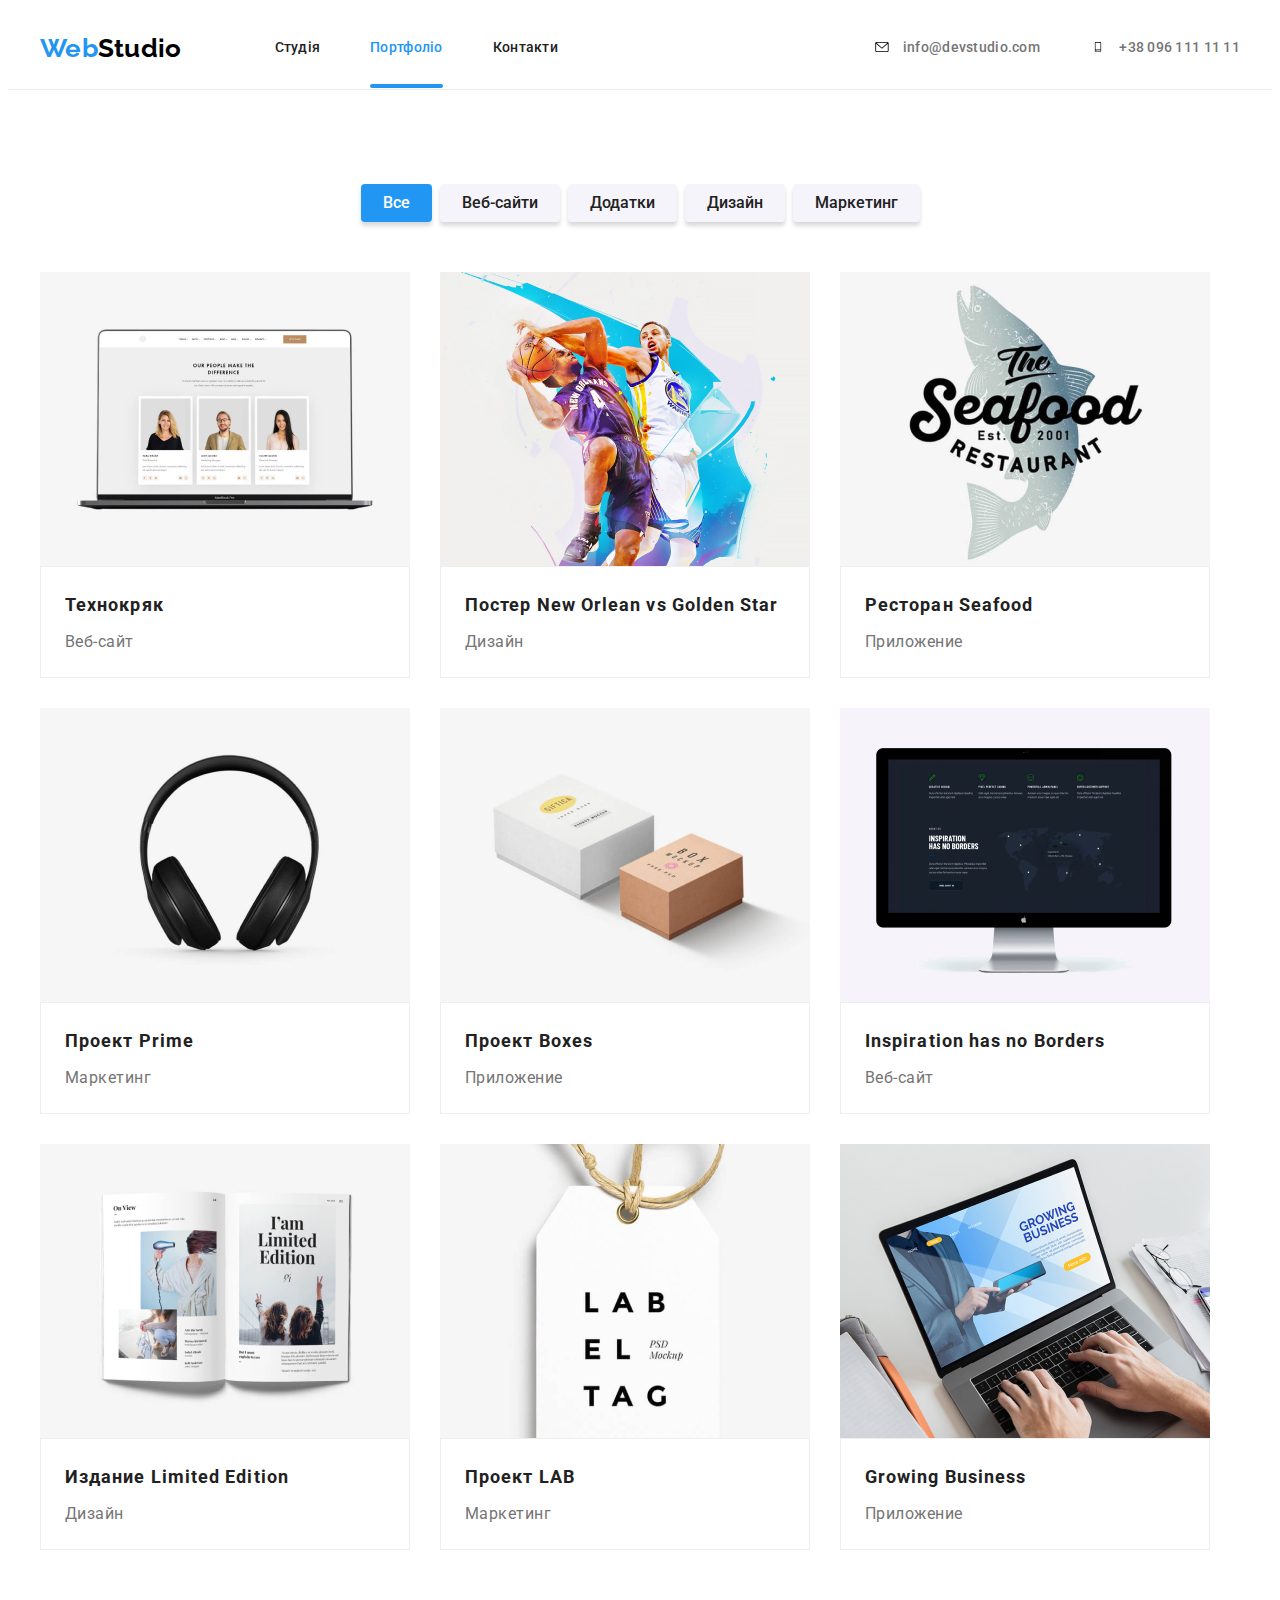
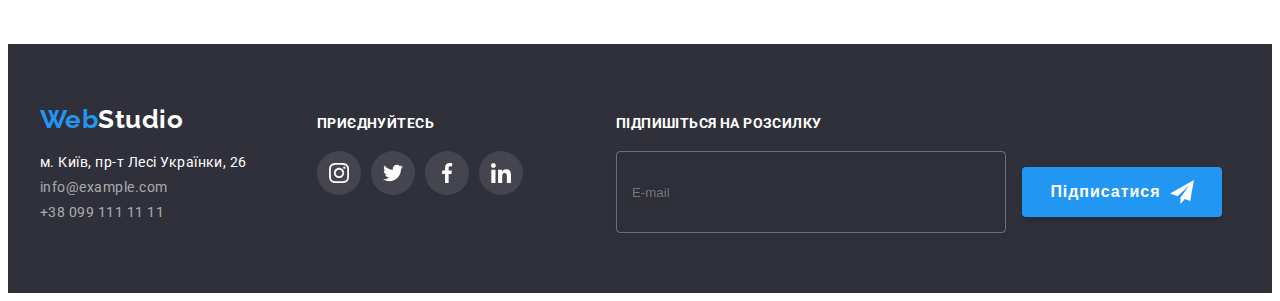
==== commit 2544ba95: "hw-06" ====
--- a/portfolio.html
+++ b/portfolio.html
@@ -68,7 +68,7 @@
             <li><button class="button current btn-list" type="button">Дизайн</button></li>
             <li><button class="button current btn-list" type="button">Маркетинг</button></li>
           </ul>
-
+        
           <ul class="list list-oll">
             <li class="portfolio-picture">
               <a class="portfolio-item" href="">
@@ -222,86 +222,89 @@
               </a>
             </li>
           </ul>
-<!-- Футер -->
-          <footer class="footer footer-container">
-            <div class="container footer-block">
-              <div class="logo-block">
-                <a href="/" class="logo logo-down">Web<span class="logo-footer">Studio</span></a>
-                <address>
-                  <ul class="link list footer-adress">
-                    <li class="list-link-footer">
-                      <a
-                        class="link maps"
-                        href="https://goo.gl/maps/u2vo9p4JZABrSWgA6"
-                        target="_blank"
-                        rel="noreferrer noopener"
-                        >м. Київ, пр-т Лесі Українки, 26</a
-                      >
-                    </li>
-      
-                    <li class="list-link-footer">
-                      <a class="link footer-link" href="mailto:info@example.com">info@example.com</a>
-                    </li>
-      
-                    <li class="list-link-footer">
-                      <a class="link footer-link" href="tel:+380991111111">+38 099 111 11 11</a>
-                    </li>
-                  </ul>
-                </address>
-              </div>
-              <div class="logo-link">
-                <h3 class="join-footer">приєднуйтесь</h3>
-                <ul class="list footer-block footer-lisl">
-                  <li>
-                    <a class="link link-icon" href="">
-                      <svg class="footer-icon">
-                        <use href="./symbol-defs.svg#icon-instagram"></use>
-                      </svg>
-                    </a>
-                  </li>
-      
-                  <li>
-                    <a class="link link-icon" href="">
-                      <svg class="footer-icon">
-                        <use href="./symbol-defs.svg#icon-twitter"></use>
-                      </svg>
-                    </a>
-                  </li>
-      
-                  <li>
-                    <a class="link link-icon" href="">
-                      <svg class="footer-icon">
-                        <use href="./symbol-defs.svg#icon-facebook"></use>
-                      </svg>
-                    </a>
-                  </li>
-                  <li>
-                    <a class="link link-icon" href="">
-                      <svg class="footer-icon">
-                        <use href="./symbol-defs.svg#icon-linkedin"></use>
-                      </svg>
-                    </a>
-                  </li>
-                </ul>
-              </div>
-              <div class="footer-register-join">
-                <h3 class="join-footer">Підпишіться на розсилку</h3>
-                <form action="">
-                  <div class="block-join">
-                  <label>
-                    <input class="register-join-input"
-                    type="email"
-                    placeholder="E-mail">
-                    <button class="btn-join" type="submit">
-                      Підписатися
-                      <svg width="24px" height="24px" class="footer-icon-join">
-                      <use href="./symbol-defs.svg#icon-send"></use>
-                      </svg></button>
-                  </label>
-                </div>
-                </form>
-              </div>
-            </div>
-          </footer>
+        </div>
+        </section>
+        </main>
+      <!-- Футер -->
+<footer class="footer footer-container">
+  <div class="container footer-block">
+    <div class="logo-block">
+      <a href="/" class="logo logo-down">Web<span class="logo-footer">Studio</span></a>
+      <address>
+        <ul class="link list footer-adress">
+          <li class="list-link-footer">
+            <a
+              class="link maps"
+              href="https://goo.gl/maps/u2vo9p4JZABrSWgA6"
+              target="_blank"
+              rel="noreferrer noopener"
+              >м. Київ, пр-т Лесі Українки, 26</a
+            >
+          </li>
+
+          <li class="list-link-footer">
+            <a class="link footer-link" href="mailto:info@example.com">info@example.com</a>
+          </li>
+
+          <li class="list-link-footer">
+            <a class="link footer-link" href="tel:+380991111111">+38 099 111 11 11</a>
+          </li>
+        </ul>
+      </address>
+    </div>
+    <div class="logo-link">
+      <h3 class="join-footer">приєднуйтесь</h3>
+      <ul class="list footer-block footer-lisl">
+        <li>
+          <a class="link link-icon" href="">
+            <svg class="footer-icon">
+              <use href="./symbol-defs.svg#icon-instagram"></use>
+            </svg>
+          </a>
+        </li>
+
+        <li>
+          <a class="link link-icon" href="">
+            <svg class="footer-icon">
+              <use href="./symbol-defs.svg#icon-twitter"></use>
+            </svg>
+          </a>
+        </li>
+
+        <li>
+          <a class="link link-icon" href="">
+            <svg class="footer-icon">
+              <use href="./symbol-defs.svg#icon-facebook"></use>
+            </svg>
+          </a>
+        </li>
+        <li>
+          <a class="link link-icon" href="">
+            <svg class="footer-icon">
+              <use href="./symbol-defs.svg#icon-linkedin"></use>
+            </svg>
+          </a>
+        </li>
+      </ul>
+    </div>
+    <div class="footer-register-join">
+      <h3 class="join-footer">Підпишіться на розсилку</h3>
+      <form>
+        <div class="block-join">
+        <label>
+          <input class="register-join-input"
+          type="email"
+          placeholder="E-mail">
+          </label>
+          <button class="btn-join" type="submit">
+            Підписатися
+            <svg width="24px" height="24px" class="footer-icon-join">
+            <use href="./symbol-defs.svg#icon-send"></use>
+            </svg></button>
+      </div>
+      </form>
+    </div>
+  </div>
+  </footer>
   </body>
 </html>
--- a/css/styles.css
+++ b/css/styles.css
@@ -265,6 +265,7 @@
 /* Backdrop */
 
 .backdrop {
+  z-index: 2;
   position: fixed;
   top: 0;
   left: 0;
@@ -296,43 +297,27 @@
 
 .btn-modal {
   position: absolute;
+  width: 30px;
+  height: 30px;
   top: 8px;
   right: 8px;
-  border: none;
+  background-color: #fff;
+  border: 1px solid rgba(0, 0, 0, 0.1);
+  border-radius: 50%;
 }
 
 .btn-modal:hover,
 .btn-modal:focus {
+  fill: var(--accent-color);
+  border: var(--accent-color);
   background-color: rgba(255, 255, 255, 1);
 }
 
-.icon-ellipse {
-  position: absolute;
-  top: 50%;
-  left: 50%;
-  transform: translate(-50%, -50%);
-  width: 30px;
-  height: 30px;
-  fill: rgba(255, 255, 255, 1);
-  border: 1px solid rgba(0, 0, 0, 0.1);
-  border-radius: 50%;
-}
-
-.icon-ellipse:hover,
-.icon-ellipse:focus {
-  border: var(--accent-color);
-}
 
 .close-btn {
   position: relative;
-  width: 11px;
-  height: 11px;
-}
-
-.close-btn:hover,
-.close-btn:focus {
-  fill: var(--accent-color);
-}
+}
+
 
 /* Form-MODAL */
 
@@ -371,7 +356,7 @@
   
 .register-form-icon {
   position: absolute;
-  bottom: 10px;
+  bottom: 15px;
   left: 15px;
 }
   
